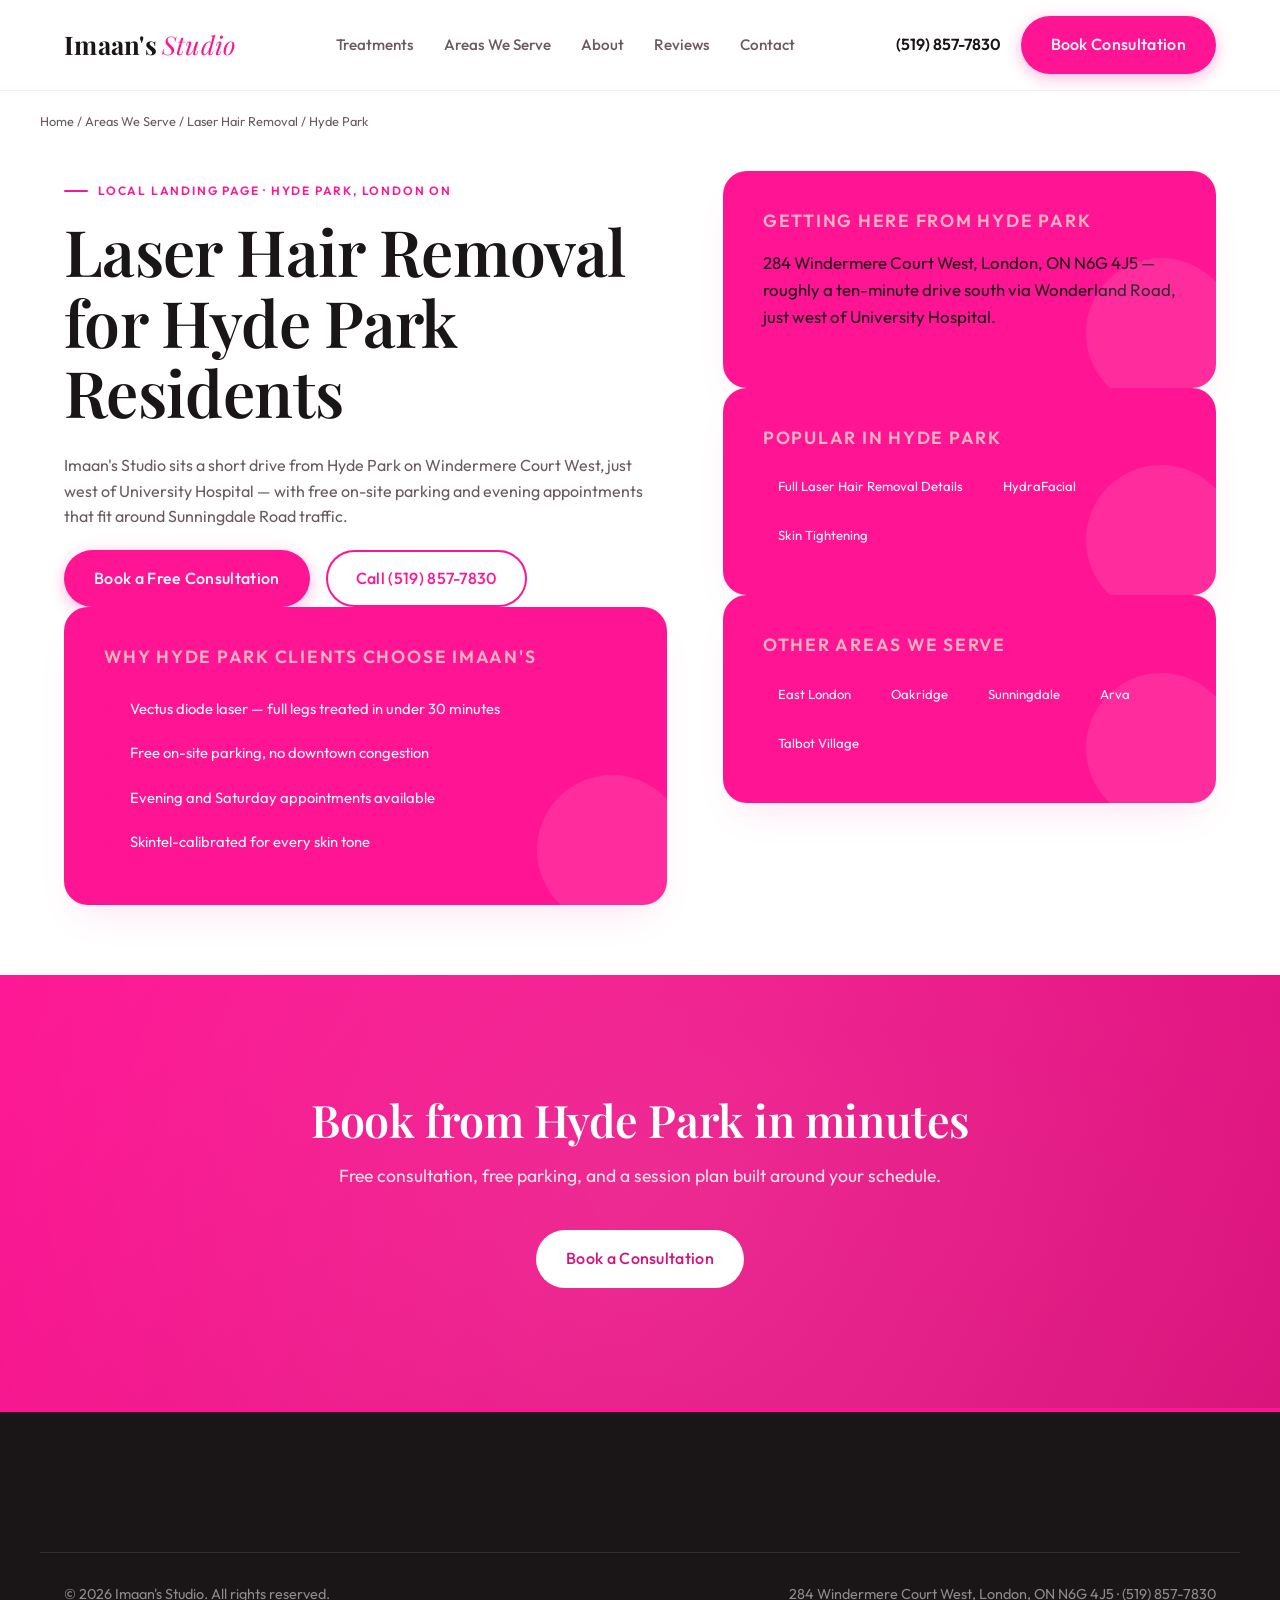
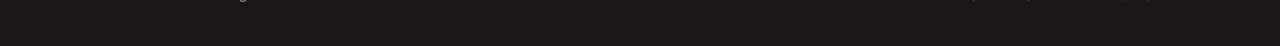
==== laser-hair-removal-hyde-park.html @ 2a7647e4 "first commit" ====
<!DOCTYPE html>
<html lang="en-CA">
<head>
<meta charset="UTF-8">
<meta name="viewport" content="width=device-width, initial-scale=1.0">
<title>Laser Hair Removal in Hyde Park, London ON | Imaan's Studio</title>
<meta name="description" content="Laser hair removal for Hyde Park residents at Imaan's Studio, minutes from North London. Vectus diode laser, free parking, flexible booking. Book today.">
<link rel="canonical" href="https://www.imaans.com/laser-hair-removal-hyde-park/">
<meta name="robots" content="index, follow">
<link rel="stylesheet" href="styles.css">
<script>
  (function(w,d,s,l,i){w[l]=w[l]||[];w[l].push({'gtm.start': new Date().getTime(),event:'gtm.js'});
  var f=d.getElementsByTagName(s)[0],j=d.createElement(s),dl=l!='dataLayer'?'&l='+l:'';
  j.async=true;j.src='https://www.googletagmanager.com/gtm.js?id='+i+dl;f.parentNode.insertBefore(j,f);
  })(window,document,'script','dataLayer','GTM-XXXXXXX');
</script>
<script type="application/ld+json">
{
  "@context": "https://schema.org",
  "@type": "Service",
  "serviceType": "Laser Hair Removal",
  "provider": { "@type": "BeautySalon", "name": "Imaan's Studio", "telephone": "+1-519-857-7830" },
  "areaServed": { "@type": "Place", "name": "Hyde Park, London, Ontario" },
  "url": "https://www.imaans.com/laser-hair-removal-hyde-park/"
}
</script>
</head>
<body>
<noscript><iframe src="https://www.googletagmanager.com/ns.html?id=GTM-XXXXXXX" height="0" width="0" style="display:none;visibility:hidden"></iframe></noscript>

<header class="site-header">
  <div class="header-row">
    <a href="index.html" class="logo">Imaan's <span>Studio</span></a>
    <nav class="nav-desktop" aria-label="Primary">
      <a href="index.html#services">Treatments</a>
      <a href="index.html#locations">Areas We Serve</a>
      <a href="index.html#about">About</a>
      <a href="index.html#reviews">Reviews</a>
      <a href="index.html#contact">Contact</a>
    </nav>
    <div class="header-cta">
      <a class="phone-link" href="tel:+15198577830" data-cta="header_phone" data-cta-location="header">(519) 857-7830</a>
      <a class="btn btn-primary" href="index.html#contact" data-cta="header_book" data-cta-location="header">Book Consultation</a>
      <button class="nav-toggle" aria-label="Toggle menu" aria-expanded="false"><span></span><span></span><span></span></button>
    </div>
  </div>
  <nav class="nav-mobile" aria-label="Mobile">
    <a href="index.html#services">Treatments</a>
    <a href="index.html#locations">Areas We Serve</a>
    <a href="index.html#contact">Contact</a>
  </nav>
</header>

<main>
  <div class="container breadcrumb">
    <a href="index.html">Home</a> / <a href="index.html#locations">Areas We Serve</a> / <a href="laser-hair-removal.html">Laser Hair Removal</a> / Hyde Park
  </div>

  <section class="page-hero">
    <div class="container split">
      <div>
        <p class="eyebrow">Local Landing Page · Hyde Park, London ON</p>
        <h1>Laser Hair Removal for Hyde Park Residents</h1>
        <p class="lede">Imaan's Studio sits a short drive from Hyde Park on Windermere Court West, just west of University Hospital — with free on-site parking and evening appointments that fit around Sunningdale Road traffic.</p>
        <div class="hero-actions">
          <a class="btn btn-primary" href="index.html#contact" data-cta="local_book" data-cta-location="local_page">Book a Free Consultation</a>
          <a class="btn btn-outline" href="tel:+15198577830" data-cta="local_call" data-cta-location="local_page">Call (519) 857-7830</a>
        </div>

        <div class="info-box">
          <h4>Why Hyde Park Clients Choose Imaan's</h4>
          <ul class="checklist">
            <li>Vectus diode laser — full legs treated in under 30 minutes</li>
            <li>Free on-site parking, no downtown congestion</li>
            <li>Evening and Saturday appointments available</li>
            <li>Skintel-calibrated for every skin tone</li>
          </ul>
        </div>
      </div>

      <aside>
        <div class="info-box">
          <h4>Getting Here from Hyde Park</h4>
          <p style="color:var(--ink);">284 Windermere Court West, London, ON N6G 4J5 — roughly a ten-minute drive south via Wonderland Road, just west of University Hospital.</p>
        </div>
        <div class="info-box">
          <h4>Popular in Hyde Park</h4>
          <div class="related-links">
            <a href="laser-hair-removal.html">Full Laser Hair Removal Details</a>
            <a href="index.html#services">HydraFacial</a>
            <a href="index.html#services">Skin Tightening</a>
          </div>
        </div>
        <div class="info-box">
          <h4>Other Areas We Serve</h4>
          <div class="related-links">
            <a href="index.html#locations">East London</a>
            <a href="index.html#locations">Oakridge</a>
            <a href="index.html#locations">Sunningdale</a>
            <a href="index.html#locations">Arva</a>
            <a href="index.html#locations">Talbot Village</a>
          </div>
        </div>
      </aside>
    </div>
  </section>

  <section class="cta-banner">
    <div class="container">
      <h2>Book from Hyde Park in minutes</h2>
      <p>Free consultation, free parking, and a session plan built around your schedule.</p>
      <div class="cta-actions">
        <a class="btn" style="background:var(--cream);color:var(--rosewood-d);" href="index.html#contact" data-cta="local_cta_book" data-cta-location="local_bottom">Book a Consultation</a>
      </div>
    </div>
  </section>
</main>

<footer class="site-footer">
  <div class="container footer-bottom">
    <span>© 2026 Imaan's Studio. All rights reserved.</span>
    <span>284 Windermere Court West, London, ON N6G 4J5 · (519) 857-7830</span>
  </div>
</footer>

<script src="script.js"></script>
</body>
</html>
---- styles.css ----
/* ===================================================================
   IMAAN'S STUDIO — redesign
   Palette:  Strong Pink & White Theme
=================================================================== */

@import url('https://fonts.googleapis.com/css2?family=Outfit:wght@300;400;500;600;700&family=Playfair+Display:ital,wght@0,400;0,600;0,700;1,400;1,600&display=swap');

:root {
  --cream: #FFFFFF;
  --cream-2: #FFF5F8;
  /* Light pinkish white */
  --ink: #1a1517;
  /* Very dark pink/black */
  --ink-soft: #6b5a61;
  /* Soft grayish pink */
  --rosewood: #FF1493;
  /* DeepPink (Strong Pink) */
  --rosewood-d: #D8117A;
  /* Darker Strong Pink */
  --gold: #FF69B4;
  /* Hot Pink */
  --sage: #FFE4E1;
  --blush: #FFB6C1;
  --line: rgba(255, 20, 147, 0.1);
  --radius: 16px;
  --max: 1200px;
  --shadow: 0 20px 40px -15px rgba(255, 20, 147, 0.12);
  --shadow-hover: 0 25px 50px -12px rgba(255, 20, 147, 0.25);
}

*,
*::before,
*::after {
  box-sizing: border-box;
}

html {
  scroll-behavior: smooth;
}

@media (prefers-reduced-motion: reduce) {
  html {
    scroll-behavior: auto;
  }

  *,
  *::before,
  *::after {
    animation-duration: .001ms !important;
    animation-iteration-count: 1 !important;
    transition-duration: .001ms !important;
    scroll-behavior: auto !important;
  }
}

body {
  margin: 0;
  background: var(--cream);
  color: var(--ink);
  font-family: 'Outfit', sans-serif;
  font-size: 16px;
  line-height: 1.6;
  -webkit-font-smoothing: antialiased;
  overflow-x: hidden;
  /* Fix overlap/overflow issues */
}

h1,
h2,
h3,
h4 {
  font-family: 'Playfair Display', serif;
  font-weight: 600;
  line-height: 1.1;
  margin: 0 0 .4em;
  letter-spacing: -.01em;
  color: var(--ink);
  word-wrap: break-word;
}

h1 {
  font-size: clamp(2.5rem, 5vw, 4.8rem);
}

h2 {
  font-size: clamp(2rem, 3.5vw, 3rem);
}

h3 {
  font-size: 1.4rem;
  font-weight: 600;
}

em,
.italic {
  font-style: italic;
  font-weight: 400;
  color: var(--rosewood);
}

p {
  margin: 0 0 1em;
  color: var(--ink-soft);
  word-wrap: break-word;
}

a {
  color: inherit;
  text-decoration: none;
  transition: color 0.3s ease;
}

img {
  max-width: 100%;
  height: auto;
  display: block;
}

ul {
  margin: 0;
  padding: 0;
  list-style: none;
}

button {
  font-family: inherit;
  cursor: pointer;
}

.container {
  width: 100%;
  max-width: var(--max);
  margin: 0 auto;
  padding: 0 24px;
}

.eyebrow {
  display: inline-flex;
  align-items: center;
  gap: 10px;
  font-size: .75rem;
  letter-spacing: .15em;
  text-transform: uppercase;
  color: var(--rosewood);
  font-weight: 600;
  margin-bottom: 16px;
  font-family: 'Outfit', sans-serif;
}

.eyebrow::before {
  content: '';
  width: 24px;
  height: 2px;
  background: var(--rosewood);
  display: inline-block;
  border-radius: 2px;
}

section {
  padding: 100px 0;
  position: relative;
}

@media (max-width:768px) {
  section {
    padding: 60px 0;
  }
}

.visually-hidden {
  position: absolute;
  width: 1px;
  height: 1px;
  overflow: hidden;
  clip: rect(0 0 0 0);
  white-space: nowrap;
}

:focus-visible {
  outline: 2px solid var(--rosewood);
  outline-offset: 3px;
}

/* ---------- Buttons ---------- */
.btn {
  display: inline-flex;
  align-items: center;
  justify-content: center;
  gap: 10px;
  padding: 14px 28px;
  border-radius: 30px;
  font-size: 1rem;
  font-weight: 500;
  letter-spacing: .02em;
  border: 2px solid transparent;
  transition: all .3s cubic-bezier(0.4, 0, 0.2, 1);
  white-space: nowrap;
  text-align: center;
}

.btn-primary {
  background: var(--rosewood);
  color: var(--cream);
  box-shadow: 0 4px 15px rgba(255, 20, 147, 0.3);
}

.btn-primary:hover {
  background: var(--rosewood-d);
  transform: translateY(-3px);
  box-shadow: 0 8px 25px rgba(255, 20, 147, 0.4);
  color: var(--cream);
}

.btn-outline {
  border-color: var(--rosewood);
  color: var(--rosewood);
}

.btn-outline:hover {
  background: var(--rosewood);
  color: var(--cream);
  transform: translateY(-3px);
  box-shadow: 0 8px 25px rgba(255, 20, 147, 0.2);
}

.btn-ghost {
  color: var(--rosewood);
  font-size: .9rem;
  font-weight: 500;
  display: inline-flex;
  align-items: center;
}

.btn-ghost::after {
  content: '→';
  margin-left: 8px;
  transition: transform .3s ease;
  display: inline-block;
}

.btn-ghost:hover::after {
  transform: translateX(6px);
}

.btn-light {
  background: var(--cream);
  color: var(--rosewood);
}

.btn-light:hover {
  background: var(--cream-2);
  transform: translateY(-3px);
  box-shadow: 0 8px 20px -10px rgba(0, 0, 0, 0.1);
}

#studio-video,
#services,
#locations,
#pricing,
#products,
#about,
#reviews,
#contact {
  scroll-margin-top: 100px;
}

/* ---------- Header ---------- */
.site-header {
  position: sticky;
  top: 0;
  z-index: 100;
  background: rgba(255, 255, 255, 0.95);
  backdrop-filter: blur(12px);
  border-bottom: 1px solid var(--line);
  transition: all 0.3s ease;
}

.header-row {
  display: flex;
  align-items: center;
  justify-content: space-between;
  padding: 16px 24px;
  max-width: var(--max);
  margin: 0 auto;
  gap: 20px;
}

.logo {
  font-family: 'Playfair Display', serif;
  font-size: 1.6rem;
  font-weight: 700;
  letter-spacing: .01em;
  color: var(--ink);
  display: flex;
  align-items: center;
  gap: 5px;
  z-index: 101;
}

.logo span {
  color: var(--rosewood);
  font-style: italic;
  font-weight: 400;
}

.nav-desktop {
  display: flex;
  align-items: center;
  gap: 30px;
}

.nav-desktop a {
  font-size: .95rem;
  font-weight: 500;
  color: var(--ink-soft);
  position: relative;
  padding: 8px 0;
  transition: color 0.3s;
}

.nav-desktop a:hover {
  color: var(--rosewood);
}

.nav-desktop a::after {
  content: '';
  position: absolute;
  bottom: 0;
  left: 0;
  width: 0;
  height: 2px;
  background: var(--rosewood);
  transition: width 0.3s;
}

.nav-desktop a:hover::after {
  width: 100%;
}

.nav-desktop .dropdown {
  position: relative;
}

.dropdown-panel {
  position: absolute;
  top: 100%;
  left: 50%;
  transform: translateX(-50%) translateY(10px);
  background: var(--cream);
  border: 1px solid var(--line);
  box-shadow: var(--shadow);
  padding: 16px;
  min-width: 260px;
  display: flex;
  flex-direction: column;
  gap: 4px;
  opacity: 0;
  visibility: hidden;
  transition: all .3s cubic-bezier(0.4, 0, 0.2, 1);
  border-radius: var(--radius);
  z-index: 10;
}

.dropdown:hover .dropdown-panel,
.dropdown:focus-within .dropdown-panel {
  opacity: 1;
  visibility: visible;
  transform: translateX(-50%) translateY(0);
}

.dropdown-panel a {
  padding: 10px 14px;
  border-radius: 8px;
  font-size: .9rem;
  font-weight: 500;
  transition: all 0.2s;
}

.dropdown-panel a::after {
  display: none;
}

.dropdown-panel a:hover {
  background: var(--cream-2);
  color: var(--rosewood);
  padding-left: 18px;
}

.header-cta {
  display: flex;
  align-items: center;
  gap: 20px;
}

.phone-link {
  font-weight: 600;
  font-size: 1rem;
  display: flex;
  align-items: center;
  gap: 8px;
  color: var(--ink);
  transition: color 0.3s;
}

.phone-link:hover {
  color: var(--rosewood);
}

.nav-toggle {
  display: none;
  background: none;
  border: none;
  padding: 10px;
  z-index: 101;
  cursor: pointer;
}

.nav-toggle span {
  display: block;
  width: 26px;
  height: 2px;
  background: var(--ink);
  margin: 6px 0;
  transition: all .3s;
  border-radius: 2px;
}

/* Hamburger animation */
.nav-toggle[aria-expanded="true"] span:nth-child(1) {
  transform: translateY(8px) rotate(45deg);
  background: var(--rosewood);
}

.nav-toggle[aria-expanded="true"] span:nth-child(2) {
  opacity: 0;
}

.nav-toggle[aria-expanded="true"] span:nth-child(3) {
  transform: translateY(-8px) rotate(-45deg);
  background: var(--rosewood);
}

@media (max-width:1050px) {

  .nav-desktop,
  .header-cta .phone-link,
  .header-cta .btn-primary {
    display: none;
  }

  .nav-toggle {
    display: block;
  }

  .header-cta {
    gap: 10px;
  }
}

/* mobile nav */
.nav-mobile {
  position: absolute;
  top: 100%;
  left: 0;
  width: 100%;
  background: var(--cream);
  border-bottom: 1px solid var(--line);
  box-shadow: 0 10px 20px rgba(0, 0, 0, 0.05);
  display: flex;
  flex-direction: column;
  gap: 0;
  padding: 0;
  max-height: 0;
  overflow: hidden;
  transition: max-height 0.4s ease-out;
}

.nav-mobile.open {
  max-height: 500px;
  padding: 10px 24px 30px;
}

.nav-mobile a {
  padding: 16px 10px;
  border-bottom: 1px solid var(--line);
  font-size: 1.1rem;
  font-weight: 500;
  color: var(--ink);
}

.nav-mobile a:hover {
  color: var(--rosewood);
}

.nav-mobile .btn-primary {
  border-bottom: none;
  display: inline-flex;
  width: 100%;
  margin-top: 20px;
  justify-content: center;
}

/* ---------- Hero ---------- */
.hero {
  padding: 80px 0 100px;
  overflow: hidden;
  background: linear-gradient(135deg, var(--cream) 0%, var(--cream-2) 100%);
}

.hero-grid {
  display: grid;
  grid-template-columns: 1.05fr .95fr;
  gap: 60px;
  align-items: center;
}

.hero-copy p.lede {
  font-size: 1.2rem;
  max-width: 48ch;
  color: var(--ink-soft);
  margin-bottom: 30px;
}

.hero-actions {
  display: flex;
  gap: 16px;
  margin-top: 20px;
  flex-wrap: wrap;
}

.hero-meta {
  display: flex;
  gap: 30px;
  margin-top: 50px;
  flex-wrap: wrap;
}

.hero-meta div {
  border-left: 3px solid var(--rosewood);
  padding-left: 16px;
}

.hero-meta strong {
  display: block;
  font-family: 'Playfair Display', serif;
  font-size: 1.8rem;
  color: var(--ink);
  line-height: 1.2;
}

.hero-meta span {
  font-size: .8rem;
  color: var(--ink-soft);
  text-transform: uppercase;
  letter-spacing: .1em;
  font-weight: 500;
}

.hero-visual {
  position: relative;
  width: 100%;
  aspect-ratio: 1/1;
  display: flex;
  align-items: center;
  justify-content: center;
}

.glow-orb {
  width: 75%;
  height: 75%;
  border-radius: 50%;
  background: radial-gradient(circle at 30% 30%, #FFFFFF 0%, var(--blush) 40%, var(--rosewood) 80%, var(--rosewood-d) 100%);
  box-shadow: 0 30px 60px rgba(255, 20, 147, 0.3);
  animation: float 6s ease-in-out infinite;
  position: relative;
  z-index: 1;
  overflow: hidden;
}

.hero-photo {
  position: absolute;
  inset: 0;
  width: 100%;
  height: 100%;
  object-fit: cover;
  border-radius: 50%;
  mix-blend-mode: luminosity;
  opacity: 0.85;
}

.glow-orb::after {
  content: '';
  position: absolute;
  inset: 0;
  border-radius: 50%;
  background: radial-gradient(circle at 30% 30%, rgba(255, 105, 180, 0.15) 0%, rgba(216, 17, 122, 0.55) 100%),
    radial-gradient(circle at 70% 70%, rgba(255, 255, 255, 0.35), transparent 60%);
  z-index: 1;
}

.glow-ring {
  position: absolute;
  width: 90%;
  height: 90%;
  border: 2px dashed var(--blush);
  border-radius: 50%;
  animation: spin 30s linear infinite;
  z-index: 0;
}

@keyframes spin {
  to {
    transform: rotate(360deg);
  }
}

@keyframes float {
  0% {
    transform: translateY(0px);
  }

  50% {
    transform: translateY(-20px);
  }

  100% {
    transform: translateY(0px);
  }
}

.hero-card {
  position: absolute;
  bottom: 5%;
  left: 0;
  background: rgba(255, 255, 255, 0.9);
  backdrop-filter: blur(10px);
  border: 1px solid rgba(255, 255, 255, 0.5);
  box-shadow: var(--shadow-hover);
  padding: 20px 24px;
  max-width: 260px;
  border-radius: var(--radius);
  z-index: 2;
  transform: translateY(0);
  transition: transform 0.3s;
}

.hero-card:hover {
  transform: translateY(-10px);
}

.hero-card strong {
  font-family: 'Outfit', sans-serif;
  font-weight: 600;
  font-size: 1.1rem;
  display: block;
  color: var(--rosewood);
  margin-bottom: 4px;
}

.hero-card span {
  font-size: .85rem;
  color: var(--ink-soft);
  line-height: 1.4;
  display: block;
}

@media (max-width:1024px) {
  .hero-grid {
    grid-template-columns: 1fr;
    gap: 50px;
    text-align: center;
  }

  .hero-copy {
    display: flex;
    flex-direction: column;
    align-items: center;
  }

  .hero-copy .eyebrow {
    justify-content: center;
  }

  .hero-actions {
    justify-content: center;
  }

  .hero-meta {
    justify-content: center;
    text-align: left;
  }

  .hero-visual {
    order: -1;
    max-width: 450px;
    margin: 0 auto;
  }

  .hero-card {
    left: 50%;
    transform: translateX(-50%);
    bottom: -20px;
    text-align: left;
  }

  .hero-card:hover {
    transform: translateX(-50%) translateY(-10px);
  }
}

/* ---------- Trust strip ---------- */
.trust-strip {
  padding: 30px 0;
  border-top: 1px solid var(--line);
  border-bottom: 1px solid var(--line);
  background: var(--cream);
}

.trust-row {
  display: flex;
  justify-content: space-between;
  gap: 30px;
  flex-wrap: wrap;
  align-items: center;
}

.trust-row span {
  font-size: .9rem;
  font-weight: 600;
  letter-spacing: .08em;
  text-transform: uppercase;
  color: var(--ink);
  display: flex;
  align-items: center;
  gap: 8px;
}

.trust-row span::before {
  content: '✨';
  font-size: 1.1em;
}

@media (max-width: 768px) {
  .trust-row {
    justify-content: center;
  }
}

/* ---------- Promo video ---------- */
.video-section {
  background: var(--cream);
}

.video-frame {
  margin-top: 20px;
  border-radius: 24px;
  overflow: hidden;
  box-shadow: var(--shadow-hover);
  border: 1px solid var(--line);
  background: var(--ink);
  aspect-ratio: 16 / 9;
  max-width: 900px;
  margin-left: auto;
  margin-right: auto;
}

.video-frame video {
  width: 100%;
  height: 100%;
  display: block;
  object-fit: cover;
}

/* ---------- Services ---------- */
#services {
  background: var(--cream-2);
}

.section-head {
  display: flex;
  justify-content: space-between;
  align-items: flex-end;
  gap: 30px;
  margin-bottom: 60px;
  flex-wrap: wrap;
}

.section-head p {
  max-width: 50ch;
  margin: 0;
  font-size: 1.1rem;
}

.service-grid {
  display: grid;
  grid-template-columns: repeat(auto-fit, minmax(260px, 1fr));
  gap: 24px;
}

.service-card {
  background: var(--cream);
  padding: 40px 30px;
  transition: all .3s cubic-bezier(0.4, 0, 0.2, 1);
  display: flex;
  flex-direction: column;
  border-radius: 24px;
  border: 1px solid var(--line);
  position: relative;
  overflow: hidden;
  z-index: 1;
}

.service-photo {
  margin: -40px -30px 24px;
  height: 170px;
  overflow: hidden;
}

.service-photo img {
  width: 100%;
  height: 100%;
  object-fit: cover;
  display: block;
  transition: transform .4s ease;
}

.service-card:hover .service-photo img {
  transform: scale(1.06);
}

.service-card::before {
  content: '';
  position: absolute;
  top: 0;
  left: 0;
  width: 100%;
  height: 100%;
  background: linear-gradient(135deg, transparent, rgba(255, 20, 147, 0.03));
  z-index: -1;
  transition: opacity 0.3s;
  opacity: 0;
}

.service-card:hover {
  transform: translateY(-10px);
  box-shadow: var(--shadow-hover);
  border-color: rgba(255, 20, 147, 0.3);
}

.service-card:hover::before {
  opacity: 1;
}

.service-num {
  font-family: 'Playfair Display', serif;
  font-style: italic;
  font-weight: 700;
  color: var(--blush);
  font-size: 2.5rem;
  margin-bottom: 20px;
  line-height: 1;
  transition: color 0.3s;
}

.service-card:hover .service-num {
  color: var(--rosewood);
}

.service-card h3 {
  margin-bottom: 12px;
  font-size: 1.5rem;
  transition: color 0.3s;
}

.service-card p {
  font-size: 1rem;
  flex: 1;
  line-height: 1.6;
}

.service-card .btn-ghost {
  margin-top: 20px;
  align-self: flex-start;
}

.service-card.highlight {
  background: linear-gradient(135deg, var(--rosewood) 0%, var(--rosewood-d) 100%);
  border: none;
}

.service-card.highlight:hover {
  transform: translateY(-10px);
  box-shadow: 0 20px 40px rgba(255, 20, 147, 0.4);
}

.service-card.highlight .service-num {
  color: rgba(255, 255, 255, 0.3);
}

.service-card.highlight h3,
.service-card.highlight p {
  color: var(--cream);
}

.service-card.highlight .btn-ghost {
  color: var(--cream);
  background: rgba(255, 255, 255, 0.2);
  padding: 10px 20px;
  border-radius: 20px;
}

/* ---- PRODUCTS ---- */
.products-section {
  background: var(--cream-2);
}

.product-grid {
  display: grid;
  grid-template-columns: repeat(auto-fit, minmax(230px, 1fr));
  gap: 24px;
  margin-top: 20px;
}

.product-card {
  background: var(--cream);
  padding: 34px 26px;
  border-radius: 24px;
  border: 1px solid var(--line);
  text-align: center;
  transition: transform .3s ease, box-shadow .3s ease, border-color .3s ease;
}

.product-card:hover {
  transform: translateY(-8px);
  box-shadow: var(--shadow-hover);
  border-color: rgba(255, 20, 147, 0.3);
}

.product-icon {
  width: 56px;
  height: 56px;
  margin: 0 auto 18px;
  color: var(--rosewood-d);
}

.product-icon svg {
  width: 100%;
  height: 100%;
}

.product-card h3 {
  font-size: 1.2rem;
  margin-bottom: 10px;
}

.product-card p {
  font-size: .95rem;
  line-height: 1.6;
  color: var(--ink-soft);
}

@media (max-width: 600px) {
  .product-card { padding: 28px 20px; }
}

/* ---- Featured retail product cards (real catalogue items) ---- */
.product-grid-featured {
  grid-template-columns: repeat(auto-fit, minmax(320px, 1fr));
  gap: 30px;
}

.product-card-retail {
  text-align: left;
  display: flex;
  flex-direction: column;
  padding: 0 0 32px;
  overflow: hidden;
}

.product-card-retail .product-icon {
  margin: 0 0 18px;
}

.product-photo {
  height: 200px;
  overflow: hidden;
  margin-bottom: 24px;
}

.product-photo img {
  width: 100%;
  height: 100%;
  object-fit: cover;
  display: block;
}

.product-card-retail .product-body {
  padding: 0 32px;
}

.product-body {
  display: flex;
  flex-direction: column;
}

.product-brand {
  font-size: .78rem;
  font-weight: 700;
  letter-spacing: .08em;
  text-transform: uppercase;
  color: var(--rosewood-d);
  margin-bottom: 8px;
}

.product-card-retail h3 {
  display: flex;
  align-items: baseline;
  gap: 10px;
  flex-wrap: wrap;
}

.product-size {
  font-family: 'Outfit', sans-serif;
  font-size: .82rem;
  font-weight: 500;
  color: var(--ink-soft);
}

.product-points {
  list-style: none;
  margin: 6px 0 20px;
  padding: 0;
  display: flex;
  flex-direction: column;
  gap: 8px;
}

.product-points li {
  font-size: .88rem;
  color: var(--ink-soft);
  padding-left: 22px;
  position: relative;
}

.product-points li::before {
  content: '✓';
  position: absolute;
  left: 0;
  color: var(--rosewood);
  font-weight: 700;
}

.product-card-retail .btn-ghost {
  margin-top: auto;
  align-self: flex-start;
}

@media (max-width: 600px) {
  .product-card-retail .product-body { padding: 0 22px; }
  .product-photo { height: 160px; margin-bottom: 20px; }
}

.service-card.highlight .btn-ghost:hover {
  background: var(--cream);
  color: var(--rosewood);
}

/* ---------- Local SEO map ---------- */
.locale-section {
  background: var(--cream);
  color: var(--ink);
}

.locale-disclosure {
  margin-top: 20px;
}

.locale-toggle {
  cursor: pointer;
  list-style: none;
  font-weight: 700;
  color: var(--rosewood-d);
  padding: 14px 20px;
  border: 1px solid var(--line);
  border-radius: var(--radius);
  background: var(--cream-2);
  transition: background .2s ease;
}

.locale-toggle::-webkit-details-marker { display: none; }

.locale-toggle::after {
  content: "+";
  float: right;
  font-weight: 700;
}

.locale-disclosure[open] .locale-toggle::after {
  content: "–";
}

.locale-toggle:hover {
  background: var(--sage);
}

.locale-wrap {
  display: grid;
  grid-template-columns: 1fr 1fr;
  gap: 60px;
  align-items: center;
  margin-top: 50px;
}

/* ---- PRICE GRID (accordion, no images, minimal DOM) ---- */
.pricing-section {
  background: var(--cream-2);
}

.price-accordion {
  margin-top: 40px;
  display: flex;
  flex-direction: column;
  gap: 14px;
}

.price-category {
  background: var(--cream);
  border: 1px solid var(--line);
  border-radius: var(--radius);
  overflow: hidden;
}

.price-category summary {
  cursor: pointer;
  list-style: none;
  display: flex;
  justify-content: space-between;
  align-items: center;
  padding: 20px 24px;
  font-weight: 700;
  font-size: 1.05rem;
}

.price-category summary::-webkit-details-marker { display: none; }

.price-category summary .price-from {
  font-weight: 500;
  color: var(--ink-soft);
  font-size: .9rem;
  white-space: nowrap;
  margin-left: 16px;
}

.price-category summary::before {
  content: "+";
  color: var(--rosewood-d);
  font-weight: 700;
  margin-right: 14px;
  font-size: 1.2rem;
}

.price-category[open] summary::before {
  content: "–";
}

.price-rows {
  padding: 0 24px 20px;
  border-top: 1px solid var(--line);
}

.price-row {
  display: flex;
  justify-content: space-between;
  gap: 20px;
  padding: 12px 0;
  border-bottom: 1px dashed var(--line);
}

.price-row:last-child {
  border-bottom: none;
}

.price-row span:first-child {
  color: var(--ink);
}

.price-row span:last-child {
  font-weight: 700;
  color: var(--rosewood-d);
  white-space: nowrap;
}

.price-note {
  font-size: .85rem;
  color: var(--ink-soft);
  margin-top: 16px;
}

@media (max-width: 600px) {
  .price-category summary { padding: 16px 18px; font-size: .95rem; }
  .price-rows { padding: 0 18px 16px; }
}

.locale-map {
  position: relative;
  background: var(--cream-2);
  padding: 40px;
  border-radius: 30px;
  box-shadow: inset 0 0 50px rgba(255, 20, 147, 0.05);
}

.locale-map svg {
  width: 100%;
  height: auto;
  filter: drop-shadow(0 10px 20px rgba(255, 20, 147, 0.15));
}

.map-dot {
  transform-box: fill-box;
  transform-origin: center;
  cursor: pointer;
  transition: transform 0.3s;
}

.map-dot circle {
  fill: var(--rosewood);
  stroke: var(--cream);
  stroke-width: 3;
  transition: all 0.3s;
}

.map-dot text {
  fill: var(--ink);
  font-family: 'Outfit', sans-serif;
  font-size: 12px;
  font-weight: 600;
  opacity: 0.8;
  transition: opacity 0.3s;
}

.map-dot:hover {
  transform: scale(1.1);
}

.map-dot:hover circle {
  fill: var(--rosewood-d);
  stroke-width: 5;
  stroke: var(--blush);
}

.map-dot:hover text {
  opacity: 1;
  fill: var(--rosewood-d);
}

.map-line {
  stroke: var(--blush);
  stroke-width: 2;
  stroke-dasharray: 6 6;
  animation: dash 20s linear infinite;
}

@keyframes dash {
  to {
    stroke-dashoffset: -100;
  }
}

.locale-list {
  display: grid;
  gap: 16px;
}

.locale-row {
  display: flex;
  justify-content: space-between;
  align-items: center;
  gap: 14px;
  padding: 20px;
  border: 1px solid var(--line);
  border-radius: var(--radius);
  transition: all 0.3s;
  background: var(--cream);
}

.locale-row:hover {
  border-color: var(--rosewood);
  box-shadow: 0 10px 20px rgba(255, 20, 147, 0.08);
  transform: translateX(5px);
}

.locale-row .place {
  font-family: 'Playfair Display', serif;
  font-size: 1.3rem;
  font-weight: 600;
  color: var(--ink);
}

.locale-row .tag {
  font-size: .8rem;
  color: var(--ink-soft);
  font-weight: 500;
}

.locale-row a {
  font-size: .9rem;
  font-weight: 600;
  color: var(--rosewood);
  white-space: nowrap;
  padding: 8px 16px;
  background: var(--cream-2);
  border-radius: 20px;
  transition: all 0.3s;
}

.locale-row a:hover {
  background: var(--rosewood);
  color: var(--cream);
}

.locale-stats {
  display: flex;
  gap: 50px;
  margin-top: 40px;
  flex-wrap: wrap;
  background: var(--cream-2);
  padding: 30px;
  border-radius: var(--radius);
}

.locale-stats strong {
  display: block;
  font-family: 'Playfair Display', serif;
  font-size: 2.8rem;
  color: var(--rosewood);
  line-height: 1;
}

.locale-stats span {
  font-size: .85rem;
  text-transform: uppercase;
  letter-spacing: .1em;
  color: var(--ink-soft);
  font-weight: 600;
  display: block;
  margin-top: 8px;
}

@media (max-width:980px) {
  .locale-wrap {
    grid-template-columns: 1fr;
    gap: 50px;
  }

  .locale-map {
    padding: 20px;
  }

  .locale-row {
    flex-direction: column;
    align-items: flex-start;
    gap: 16px;
  }

  .locale-row a {
    align-self: flex-start;
  }
}

/* ---------- About / process ---------- */
#about {
  background: var(--cream-2);
}

.about-grid {
  display: grid;
  grid-template-columns: 1fr 1fr;
  gap: 80px;
  align-items: center;
}

.about-photo {
  margin: 28px 0 32px;
  border-radius: var(--radius);
  overflow: hidden;
  box-shadow: var(--shadow);
  aspect-ratio: 16 / 10;
}

.about-photo img {
  width: 100%;
  height: 100%;
  object-fit: cover;
  display: block;
}

.process-list {
  display: flex;
  flex-direction: column;
  gap: 20px;
}

.process-item {
  display: grid;
  grid-template-columns: 60px 1fr;
  gap: 24px;
  padding: 30px;
  background: var(--cream);
  border-radius: var(--radius);
  box-shadow: 0 10px 30px rgba(255, 20, 147, 0.05);
  transition: transform 0.3s, box-shadow 0.3s;
  border: 1px solid transparent;
}

.process-item:hover {
  transform: translateY(-5px);
  box-shadow: var(--shadow-hover);
  border-color: var(--line);
}

.process-item .num {
  font-family: 'Playfair Display', serif;
  font-style: italic;
  font-weight: 700;
  color: var(--rosewood);
  font-size: 2rem;
  background: var(--cream-2);
  width: 60px;
  height: 60px;
  display: flex;
  align-items: center;
  justify-content: center;
  border-radius: 50%;
}

.process-item h3 {
  font-size: 1.3rem;
  margin-bottom: 8px;
}

.process-item p {
  margin: 0;
  font-size: 0.95rem;
}

@media (max-width:980px) {
  .about-grid {
    grid-template-columns: 1fr;
    gap: 50px;
  }
}

@media (max-width: 500px) {
  .process-item {
    grid-template-columns: 1fr;
    text-align: center;
    justify-items: center;
    padding: 24px;
  }
}

/* ---------- Testimonials ---------- */
.testi-strip {
  background: var(--rosewood);
  color: var(--cream);
  padding: 120px 0;
}

.testi-strip .eyebrow {
  color: var(--blush);
}

.testi-strip .eyebrow::before {
  background: var(--blush);
}

.testi-strip h2 {
  color: var(--cream);
}

.testi-grid {
  display: grid;
  grid-template-columns: repeat(auto-fit, minmax(300px, 1fr));
  gap: 30px;
  margin-top: 50px;
}

.testi-card {
  background: rgba(255, 255, 255, 0.1);
  backdrop-filter: blur(10px);
  padding: 40px 30px;
  border: 1px solid rgba(255, 255, 255, 0.2);
  border-radius: 24px;
  transition: transform 0.3s;
}

.testi-card:hover {
  transform: translateY(-10px);
  background: rgba(255, 255, 255, 0.15);
}

.testi-card p {
  font-family: 'Playfair Display', serif;
  font-style: italic;
  font-size: 1.3rem;
  color: var(--cream);
  line-height: 1.5;
}

.testi-card p::before {
  content: '"';
  font-size: 3rem;
  color: var(--blush);
  opacity: 0.5;
  display: block;
  height: 20px;
  line-height: 0.8;
  font-family: sans-serif;
}

.testi-card .who {
  font-family: 'Outfit', sans-serif;
  font-weight: 600;
  font-size: .9rem;
  color: var(--blush);
  margin-top: 24px;
  display: flex;
  align-items: center;
  gap: 10px;
}

.testi-card .who::before {
  content: '';
  width: 30px;
  height: 2px;
  background: var(--blush);
  display: inline-block;
}

/* ---------- Analytics / conversion band ---------- */
.metrics-band {
  display: grid;
  grid-template-columns: repeat(auto-fit, minmax(200px, 1fr));
  border-bottom: 1px solid var(--line);
  background: var(--cream);
}

.metrics-band div {
  padding: 40px 30px;
  border-right: 1px solid var(--line);
  text-align: center;
}

.metrics-band div:last-child {
  border-right: none;
}

.metrics-band strong {
  display: block;
  font-family: 'Playfair Display', serif;
  font-size: 2.2rem;
  color: var(--ink);
  margin-bottom: 10px;
}

.metrics-band span {
  font-size: .9rem;
  color: var(--ink-soft);
  font-weight: 500;
}

/* ---------- CTA banner ---------- */
.cta-banner {
  background: linear-gradient(135deg, var(--rosewood) 0%, var(--rosewood-d) 100%);
  color: var(--cream);
  text-align: center;
  padding: 120px 0;
  position: relative;
  overflow: hidden;
}

.cta-banner::before {
  content: '';
  position: absolute;
  top: -50%;
  left: -50%;
  width: 200%;
  height: 200%;
  background: radial-gradient(circle, rgba(255, 255, 255, 0.1) 0%, transparent 60%);
  animation: spin 20s linear infinite;
  z-index: 0;
  pointer-events: none;
}

.cta-banner .container {
  position: relative;
  z-index: 1;
}

.cta-banner h2,
.cta-banner p {
  color: var(--cream);
}

.cta-banner .eyebrow {
  color: var(--blush);
  justify-content: center;
}

.cta-banner .eyebrow::before {
  background: var(--blush);
}

.cta-banner p {
  color: var(--sage);
  max-width: 60ch;
  margin: 0 auto 40px;
  font-size: 1.1rem;
}

.cta-banner .btn-outline {
  border-color: var(--cream);
  color: var(--cream);
}

.cta-banner .btn-outline:hover {
  background: var(--cream);
  color: var(--rosewood);
  border-color: transparent;
}

/* ---------- Contact / form ---------- */
#contact {
  background: var(--cream-2);
}

.contact-grid {
  display: grid;
  grid-template-columns: 1fr 1fr;
  gap: 80px;
  align-items: start;
}

.contact-form {
  display: grid;
  gap: 20px;
  background: var(--cream);
  padding: 40px;
  border-radius: 24px;
  box-shadow: var(--shadow);
  border: 1px solid var(--line);
}

.field {
  display: grid;
  gap: 8px;
}

.field label {
  font-size: .85rem;
  font-weight: 600;
  text-transform: uppercase;
  letter-spacing: .08em;
  color: var(--ink);
}

.field input,
.field select,
.field textarea {
  background: var(--cream-2);
  border: 2px solid transparent;
  padding: 16px 20px;
  font-family: inherit;
  font-size: 1rem;
  color: var(--ink);
  border-radius: 12px;
  transition: all 0.3s;
}

.field input:focus,
.field select:focus,
.field textarea:focus {
  outline: none;
  border-color: var(--rosewood);
  background: var(--cream);
  box-shadow: 0 0 0 4px rgba(255, 20, 147, 0.1);
}

.contact-form .btn-primary {
  width: 100%;
  padding: 18px;
  font-size: 1.1rem;
  margin-top: 10px;
}

.contact-info-wrapper {
  display: flex;
  flex-direction: column;
  gap: 30px;
}

.info-box {
  background: var(--rosewood);
  color: var(--cream);
  border-radius: 24px;
  padding: 40px;
  box-shadow: var(--shadow);
  position: relative;
  overflow: hidden;
}

.info-box::after {
  content: '';
  position: absolute;
  right: -20px;
  bottom: -20px;
  width: 150px;
  height: 150px;
  background: rgba(255, 255, 255, 0.1);
  border-radius: 50%;
}

.info-box h4 {
  font-family: 'Outfit', sans-serif;
  font-size: 1.1rem;
  text-transform: uppercase;
  letter-spacing: .1em;
  color: var(--blush);
  margin-bottom: 20px;
}

.info-box p {
  color: var(--cream);
  font-size: 1.05rem;
}

.contact-info-list {
  display: grid;
  gap: 30px;
  padding: 0 20px;
}

.contact-info-list>div {
  display: flex;
  flex-direction: column;
  gap: 8px;
}

.contact-info-list .lbl {
  font-size: .85rem;
  text-transform: uppercase;
  letter-spacing: .1em;
  color: var(--rosewood);
  font-weight: 700;
  display: flex;
  align-items: center;
  gap: 10px;
}

.contact-info-list .lbl::before {
  content: '';
  width: 20px;
  height: 2px;
  background: var(--rosewood);
}

.contact-info-list p,
.contact-info-list a {
  font-size: 1.05rem;
  font-weight: 500;
  color: var(--ink);
  margin: 0;
}

.contact-info-list a:hover {
  color: var(--rosewood);
}

#form-status {
  font-size: .9rem;
  margin-top: 10px;
  font-weight: 500;
  text-align: center;
}

@media (max-width:980px) {
  .contact-grid {
    grid-template-columns: 1fr;
    gap: 50px;
  }

  .contact-form {
    padding: 30px 20px;
  }
}

/* ---------- Footer ---------- */
.site-footer {
  background: var(--ink);
  color: var(--sage);
  padding: 80px 0 40px;
  border-top: 4px solid var(--rosewood);
}

.footer-grid {
  display: grid;
  grid-template-columns: 2fr 1fr 1fr 1fr;
  gap: 50px;
}

.footer-grid h4 {
  color: var(--cream);
  font-size: 1rem;
  text-transform: uppercase;
  letter-spacing: .1em;
  margin-bottom: 24px;
  font-family: 'Outfit', sans-serif;
  font-weight: 700;
}

.footer-grid a {
  display: inline-block;
  padding: 8px 0;
  font-size: .95rem;
  color: var(--sage);
  transition: all 0.3s;
  position: relative;
}

.footer-grid a::after {
  content: '';
  position: absolute;
  bottom: 4px;
  left: 0;
  width: 0;
  height: 1px;
  background: var(--rosewood);
  transition: width 0.3s;
}

.footer-grid a:hover {
  color: var(--rosewood);
  transform: translateX(5px);
}

.footer-grid a:hover::after {
  width: 100%;
}

.footer-logo {
  font-family: 'Playfair Display', serif;
  font-size: 2rem;
  color: var(--cream);
  margin-bottom: 20px;
  display: inline-block;
  /* LOGO.jpg has a solid white background (not transparent), so on the
     dark footer it needs its own light card rather than sitting directly
     on --ink -- otherwise it renders as a harsh white rectangle. */
  background: var(--cream);
  padding: 10px 14px;
  border-radius: 10px;
  line-height: 0;
}

.footer-logo span {
  font-style: italic;
  color: var(--rosewood);
  font-weight: 400;
}

.footer-grid p {
  color: var(--sage);
  font-size: 1rem;
  line-height: 1.8;
}

.footer-bottom {
  margin-top: 60px;
  padding-top: 30px;
  border-top: 1px solid rgba(255, 255, 255, 0.1);
  display: flex;
  justify-content: space-between;
  gap: 20px;
  flex-wrap: wrap;
  font-size: .9rem;
}

.footer-bottom span {
  color: rgba(255, 255, 255, 0.5);
}

@media (max-width:1024px) {
  .footer-grid {
    grid-template-columns: 1fr 1fr;
  }
}

@media (max-width:600px) {
  .footer-grid {
    grid-template-columns: 1fr;
    gap: 40px;
  }

  .footer-bottom {
    flex-direction: column;
    text-align: center;
    justify-content: center;
  }
}

/* ---------- Breadcrumb + inner page hero ---------- */
.breadcrumb {
  font-size: .8rem;
  color: var(--ink-soft);
  padding: 20px 0 0;
}

.breadcrumb a:hover {
  color: var(--rosewood-d);
}

.page-hero {
  padding: 40px 0 70px;
}

.page-hero .eyebrow {
  margin-top: 10px;
}

.split {
  display: grid;
  grid-template-columns: 1.1fr .9fr;
  gap: 56px;
  align-items: start;
}

@media (max-width:900px) {
  .split {
    grid-template-columns: 1fr;
  }
}

.checklist li {
  padding: 10px 0 10px 26px;
  position: relative;
  border-bottom: 1px solid var(--line);
  font-size: .92rem;
}

.checklist li::before {
  content: '✓';
  position: absolute;
  left: 0;
  color: var(--rosewood);
  font-weight: 700;
}

.related-links {
  display: flex;
  flex-wrap: wrap;
  gap: 10px;
  margin-top: 12px;
}

.related-links a {
  border: 1px solid var(--line);
  padding: 8px 14px;
  font-size: .82rem;
  border-radius: 20px;
}

.related-links a:hover {
  border-color: var(--rosewood);
  color: var(--rosewood-d);
}

.faq-item {
  border-top: 1px solid var(--line);
  padding: 22px 0;
}

.faq-item:last-child {
  border-bottom: 1px solid var(--line);
}

/* Reset native disclosure triangle across browsers (Chrome uses
   ::-webkit-details-marker, Firefox/others use ::marker) so custom
   +/– indicators don't render doubled/overlapping on any accordion. */
summary {
  list-style: none;
}

summary::-webkit-details-marker {
  display: none;
}

summary::marker {
  content: "";
  display: none;
}

.faq-item summary {
  cursor: pointer;
  font-family: 'Playfair Display', serif;
  font-size: 1.1rem;
  list-style: none;
  display: flex;
  justify-content: space-between;
  align-items: center;
}

.faq-item summary::-webkit-details-marker {
  display: none;
}

.faq-item summary::after {
  content: '+';
  font-size: 1.4rem;
  color: var(--rosewood);
  transition: transform .25s ease;
}

.faq-item[open] summary::after {
  transform: rotate(45deg);
}

.faq-item p {
  margin-top: 14px;
}

.site-logo-img {
  display: block;
  width: auto;
  height: 60px;
  max-width: 190px;
  object-fit: contain;
}

@media (max-width: 600px) {
  .site-logo-img {
    height: 46px;
    max-width: 150px;
  }
}

.footer-logo-img {
  display: block;
  width: auto;
  height: 42px;
  max-width: 150px;
  object-fit: contain;
}

/* =========================
   GOOGLE MAP
========================= */

.map-card {
  margin-top: 28px;
  background: var(--cream);
  border: 1px solid var(--line);
  border-radius: var(--radius);
  overflow: hidden;
  box-shadow: var(--shadow);
}

.map-card-header {
  display: flex;
  align-items: center;
  justify-content: space-between;
  gap: 16px;
  padding: 16px 20px;
  background: var(--cream-2);
  border-bottom: 1px solid var(--line);
}

.map-card-header h4 {
  margin: 3px 0 0;
  font-size: 1.12rem;
}

.map-label {
  display: block;
  color: var(--rosewood);
  font-family: 'Outfit', sans-serif;
  font-size: 0.62rem;
  line-height: 1;
  font-weight: 700;
  letter-spacing: 0.16em;
}

.map-directions {
  color: var(--rosewood);
  font-size: 0.82rem;
  font-weight: 600;
  white-space: nowrap;
  text-decoration: none;
}

.map-directions:hover {
  color: var(--rosewood-d);
}

.map-frame {
  width: 100%;
  height: 260px;
  background: var(--cream-2);
}

.map-frame iframe {
  display: block;
  width: 100%;
  height: 100%;
  border: 0;
  filter: saturate(0.78) contrast(0.96);
}

/* Mobile */
@media (max-width: 600px) {
  .map-card-header {
    padding: 14px 16px;
  }

  .map-frame {
    height: 225px;
  }
}

/* =========================
   FLOATING WHATSAPP BUTTON
========================= */

.whatsapp-float {
  position: fixed;
  right: 24px;
  bottom: 24px;
  z-index: 9999;

  width: 54px;
  height: 54px;

  display: flex;
  align-items: center;
  justify-content: center;

  border-radius: 50%;
  background: #25D366;
  color: #fff;

  border: 3px solid #fff;

  box-shadow: 0 7px 20px rgba(26, 21, 23, 0.18);

  text-decoration: none;

  transition:
    transform 0.22s ease,
    box-shadow 0.22s ease;
}

.whatsapp-float:hover,
.whatsapp-float:focus-visible {
  color: #fff;
  transform: translateY(-2px) scale(1.03);
  box-shadow: 0 10px 24px rgba(26, 21, 23, 0.24);
}

.whatsapp-icon {
  width: 29px;
  height: 29px;
  fill: currentColor;
}

/* Tooltip */

.whatsapp-tooltip {
  position: absolute;

  right: 64px;
  top: 50%;

  transform: translateY(-50%) translateX(5px);

  padding: 7px 10px;

  border-radius: 8px;

  background: var(--ink);
  color: #fff;

  font-size: 0.76rem;
  font-weight: 500;

  white-space: nowrap;

  opacity: 0;
  pointer-events: none;

  transition:
    opacity 0.2s ease,
    transform 0.2s ease;
}

.whatsapp-float:hover .whatsapp-tooltip,
.whatsapp-float:focus-visible .whatsapp-tooltip {
  opacity: 1;
  transform: translateY(-50%) translateX(0);
}

/* Mobile */

@media (max-width: 600px) {

  .whatsapp-float {
    right: 16px;
    bottom: 16px;

    width: 51px;
    height: 51px;
  }

  .whatsapp-icon {
    width: 27px;
    height: 27px;
  }

  .whatsapp-tooltip {
    display: none;
  }
}
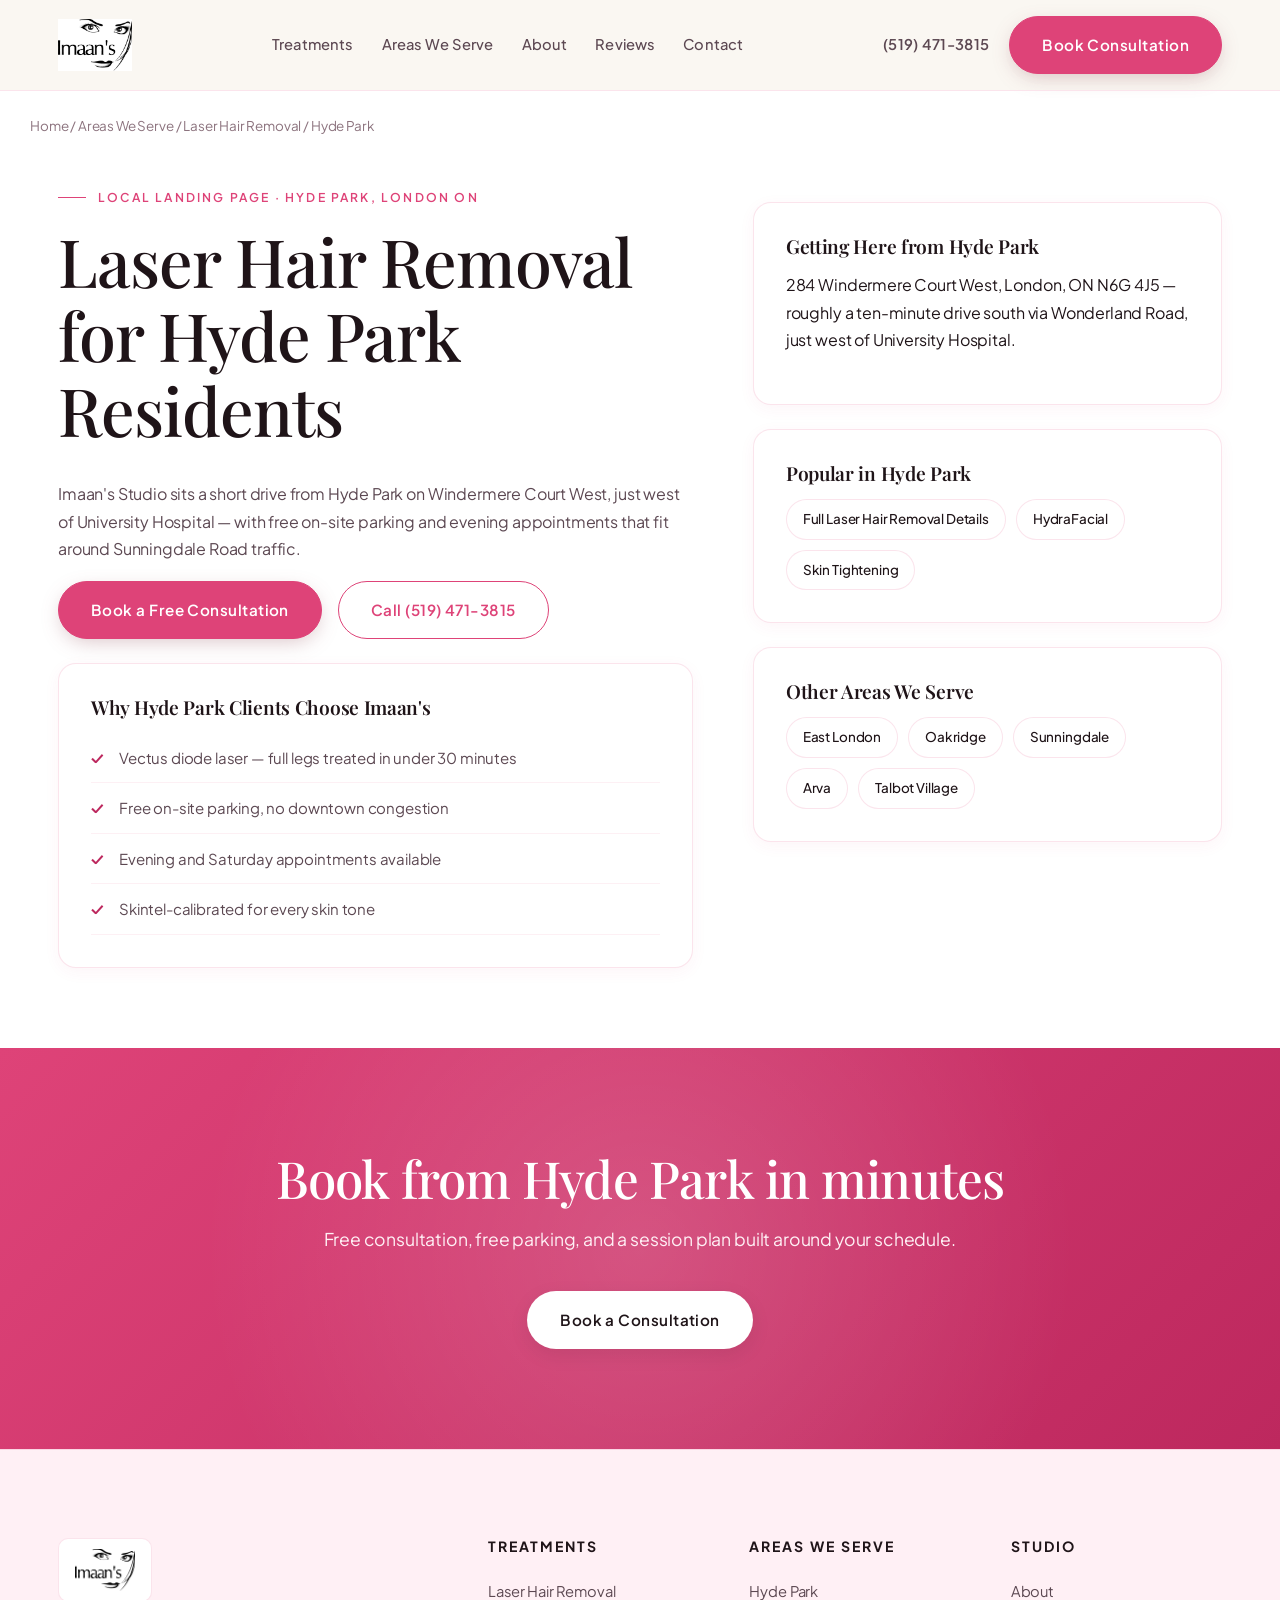
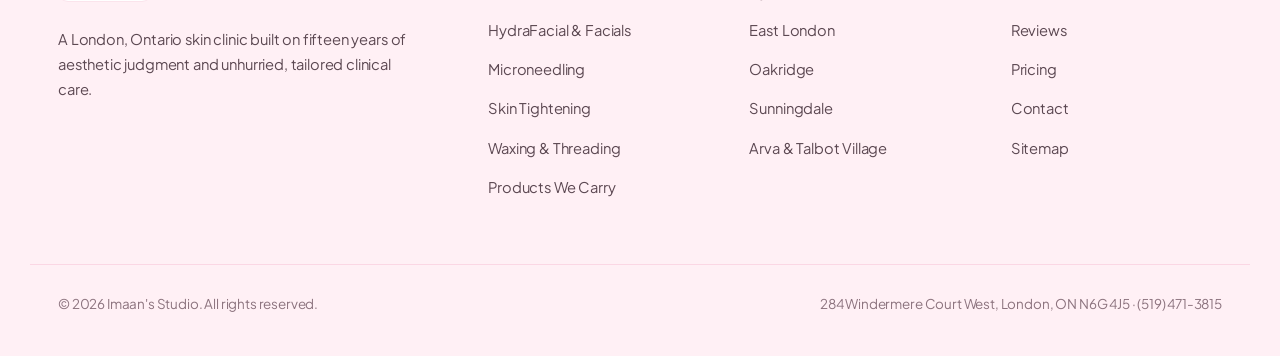
==== commit 4067315d: "first commit" ====
--- a/laser-hair-removal-hyde-park.html
+++ b/laser-hair-removal-hyde-park.html
@@ -19,7 +19,7 @@
   "@context": "https://schema.org",
   "@type": "Service",
   "serviceType": "Laser Hair Removal",
-  "provider": { "@type": "BeautySalon", "name": "Imaan's Studio", "telephone": "+1-519-857-7830" },
+  "provider": { "@type": "BeautySalon", "name": "Imaan's Studio", "telephone": "+1-519-471-3815" },
   "areaServed": { "@type": "Place", "name": "Hyde Park, London, Ontario" },
   "url": "https://www.imaans.com/laser-hair-removal-hyde-park/"
 }
@@ -30,7 +30,9 @@
 
 <header class="site-header">
   <div class="header-row">
-    <a href="index.html" class="logo">Imaan's <span>Studio</span></a>
+    <a href="index.html" class="logo" aria-label="Imaan's Studio">
+      <img src="LOGO.jpg" alt="Imaan's Studio" class="site-logo-img">
+    </a>
     <nav class="nav-desktop" aria-label="Primary">
       <a href="index.html#services">Treatments</a>
       <a href="index.html#locations">Areas We Serve</a>
@@ -39,7 +41,7 @@
       <a href="index.html#contact">Contact</a>
     </nav>
     <div class="header-cta">
-      <a class="phone-link" href="tel:+15198577830" data-cta="header_phone" data-cta-location="header">(519) 857-7830</a>
+      <a class="phone-link" href="tel:+15194713815" data-cta="header_phone" data-cta-location="header">(519) 471-3815</a>
       <a class="btn btn-primary" href="index.html#contact" data-cta="header_book" data-cta-location="header">Book Consultation</a>
       <button class="nav-toggle" aria-label="Toggle menu" aria-expanded="false"><span></span><span></span><span></span></button>
     </div>
@@ -64,7 +66,7 @@
         <p class="lede">Imaan's Studio sits a short drive from Hyde Park on Windermere Court West, just west of University Hospital — with free on-site parking and evening appointments that fit around Sunningdale Road traffic.</p>
         <div class="hero-actions">
           <a class="btn btn-primary" href="index.html#contact" data-cta="local_book" data-cta-location="local_page">Book a Free Consultation</a>
-          <a class="btn btn-outline" href="tel:+15198577830" data-cta="local_call" data-cta-location="local_page">Call (519) 857-7830</a>
+          <a class="btn btn-outline" href="tel:+15194713815" data-cta="local_call" data-cta-location="local_page">Call (519) 471-3815</a>
         </div>
 
         <div class="info-box">
@@ -110,16 +112,55 @@
       <h2>Book from Hyde Park in minutes</h2>
       <p>Free consultation, free parking, and a session plan built around your schedule.</p>
       <div class="cta-actions">
-        <a class="btn" style="background:var(--cream);color:var(--rosewood-d);" href="index.html#contact" data-cta="local_cta_book" data-cta-location="local_bottom">Book a Consultation</a>
+        <a class="btn btn-light" href="index.html#contact" data-cta="local_cta_book" data-cta-location="local_bottom">Book a Consultation</a>
       </div>
     </div>
   </section>
 </main>
 
 <footer class="site-footer">
+  <div class="container footer-grid">
+    <div class="footer-brand">
+      <div class="footer-logo">
+        <img src="LOGO.jpg" alt="Imaan's Studio" class="footer-logo-img">
+      </div>
+      <p>A London, Ontario skin clinic built on fifteen years of aesthetic judgment and unhurried, tailored clinical care.</p>
+    </div>
+    <div class="footer-column">
+      <h4>Treatments</h4>
+      <ul class="footer-links">
+        <li><a href="laser-hair-removal.html">Laser Hair Removal</a></li>
+        <li><a href="index.html#services">HydraFacial &amp; Facials</a></li>
+        <li><a href="index.html#services">Microneedling</a></li>
+        <li><a href="index.html#services">Skin Tightening</a></li>
+        <li><a href="index.html#services">Waxing &amp; Threading</a></li>
+        <li><a href="index.html#products">Products We Carry</a></li>
+      </ul>
+    </div>
+    <div class="footer-column">
+      <h4>Areas We Serve</h4>
+      <ul class="footer-links">
+        <li><a href="laser-hair-removal-hyde-park.html">Hyde Park</a></li>
+        <li><a href="index.html#locations">East London</a></li>
+        <li><a href="index.html#locations">Oakridge</a></li>
+        <li><a href="index.html#locations">Sunningdale</a></li>
+        <li><a href="index.html#locations">Arva &amp; Talbot Village</a></li>
+      </ul>
+    </div>
+    <div class="footer-column">
+      <h4>Studio</h4>
+      <ul class="footer-links">
+        <li><a href="index.html#about">About</a></li>
+        <li><a href="index.html#reviews">Reviews</a></li>
+        <li><a href="index.html#pricing">Pricing</a></li>
+        <li><a href="index.html#contact">Contact</a></li>
+        <li><a href="sitemap.xml">Sitemap</a></li>
+      </ul>
+    </div>
+  </div>
   <div class="container footer-bottom">
     <span>© 2026 Imaan's Studio. All rights reserved.</span>
-    <span>284 Windermere Court West, London, ON N6G 4J5 · (519) 857-7830</span>
+    <span>284 Windermere Court West, London, ON N6G 4J5 · (519) 471-3815</span>
   </div>
 </footer>
 
--- a/styles.css
+++ b/styles.css
@@ -1,31 +1,57 @@
 /* ===================================================================
-   IMAAN'S STUDIO — redesign
-   Palette:  Strong Pink & White Theme
-=================================================================== */
-
-@import url('https://fonts.googleapis.com/css2?family=Outfit:wght@300;400;500;600;700&family=Playfair+Display:ital,wght@0,400;0,600;0,700;1,400;1,600&display=swap');
+   IMAAN'S STUDIO — Quiet Luxury & Clinical Excellence Redesign
+   Palette: Alabaster Silk, Warm Cashmere, Rose Mauve & Champagne Gold
+   Typography: Playfair Display & Outfit / Plus Jakarta Sans
+   =================================================================== */
+
+@import url('https://fonts.googleapis.com/css2?family=Outfit:wght@300;400;500;600;700&family=Playfair+Display:ital,wght@0,400;0,500;0,600;0,700;1,400;1,600&family=Plus+Jakarta+Sans:wght@300;400;500;600;700&display=swap');
 
 :root {
-  --cream: #FFFFFF;
-  --cream-2: #FFF5F8;
-  /* Light pinkish white */
-  --ink: #1a1517;
-  /* Very dark pink/black */
-  --ink-soft: #6b5a61;
-  /* Soft grayish pink */
-  --rosewood: #FF1493;
-  /* DeepPink (Strong Pink) */
-  --rosewood-d: #D8117A;
-  /* Darker Strong Pink */
-  --gold: #FF69B4;
-  /* Hot Pink */
-  --sage: #FFE4E1;
-  --blush: #FFB6C1;
-  --line: rgba(255, 20, 147, 0.1);
-  --radius: 16px;
-  --max: 1200px;
-  --shadow: 0 20px 40px -15px rgba(255, 20, 147, 0.12);
-  --shadow-hover: 0 25px 50px -12px rgba(255, 20, 147, 0.25);
+  /* Surface & Background Tones: White & Pink */
+  --cream: #FFFFFF;          /* Crisp Pure White */
+  --cream-pure: #FFFFFF;     /* Pure Crisp White */
+  --cream-2: #FFF0F5;        /* Soft Luxury Petal Pink */
+  --cream-3: #FDE2EB;        /* Soft Rose Quartz */
+  
+  /* Deep Ink & Typography */
+  --ink: #1F1418;            /* Velvet Deep Plum Charcoal */
+  --ink-soft: #5C4852;       /* Soft Mauve Charcoal */
+  --ink-light: #8C737E;      /* Muted Rose Grey */
+  --dark-bg: #FFF0F5;        /* Soft Petal Pink Lounge */
+  --dark-card: #FFFFFF;      /* Clean White Card */
+  --dark-card-border: rgba(222, 67, 120, 0.16);
+
+  /* Signature Luxury Pink Accents */
+  --rosewood: #DE4378;        /* Radiant Luxury Rose Pink */
+  --rosewood-d: #BD285E;      /* Deep Peony / Royal Velvet Pink */
+  --rosewood-light: #FFF3F7;  /* Ultra-light Petal Silk */
+  --rosewood-glow: rgba(222, 67, 120, 0.2);
+
+  /* Secondary Rose & Gold Accents */
+  --gold: #DE4378;           /* Rose Gold / Pink */
+  --gold-d: #BD285E;         /* Rich Peony Pink */
+  --gold-light: #FFF0F5;     /* Soft Petal Pink Mist */
+  --gold-glow: rgba(222, 67, 120, 0.15);
+
+  /* Soft Pink Neutrals */
+  --sage: #FFF0F5;           /* Soft Petal Silk */
+  --blush: #FFB8CB;          /* Delicate Rose Petal */
+  --line: rgba(222, 67, 120, 0.14);
+  --line-light: rgba(222, 67, 120, 0.08);
+  --line-gold: rgba(222, 67, 120, 0.22);
+
+  /* Geometry & Elevation */
+  --radius-sm: 10px;
+  --radius: 18px;
+  --radius-lg: 32px;
+  --radius-pill: 9999px;
+  --max: 1220px;
+
+  /* Shadows with delicate soft rose ambient diffuse */
+  --shadow-sm: 0 4px 16px rgba(222, 67, 120, 0.05);
+  --shadow: 0 16px 40px -10px rgba(222, 67, 120, 0.08);
+  --shadow-hover: 0 24px 50px -12px rgba(222, 67, 120, 0.18);
+  --shadow-dark: 0 20px 45px -10px rgba(222, 67, 120, 0.15);
 }
 
 *,
@@ -36,19 +62,19 @@
 
 html {
   scroll-behavior: smooth;
+  font-size: 16px;
 }
 
 @media (prefers-reduced-motion: reduce) {
   html {
     scroll-behavior: auto;
   }
-
   *,
   *::before,
   *::after {
-    animation-duration: .001ms !important;
+    animation-duration: 0.001ms !important;
     animation-iteration-count: 1 !important;
-    transition-duration: .001ms !important;
+    transition-duration: 0.001ms !important;
     scroll-behavior: auto !important;
   }
 }
@@ -57,57 +83,66 @@
   margin: 0;
   background: var(--cream);
   color: var(--ink);
-  font-family: 'Outfit', sans-serif;
-  font-size: 16px;
-  line-height: 1.6;
+  font-family: 'Plus Jakarta Sans', 'Outfit', sans-serif;
+  font-size: 1rem;
+  line-height: 1.7;
+  font-weight: 400;
   -webkit-font-smoothing: antialiased;
+  -moz-osx-font-smoothing: grayscale;
   overflow-x: hidden;
-  /* Fix overlap/overflow issues */
-}
-
-h1,
-h2,
-h3,
-h4 {
+  letter-spacing: -0.01em;
+}
+
+/* ---------- Typography ---------- */
+h1, h2, h3, h4 {
   font-family: 'Playfair Display', serif;
   font-weight: 600;
-  line-height: 1.1;
-  margin: 0 0 .4em;
-  letter-spacing: -.01em;
-  color: var(--ink);
-  word-wrap: break-word;
+  line-height: 1.18;
+  margin: 0 0 0.5em;
+  letter-spacing: -0.015em;
+  color: var(--ink);
 }
 
 h1 {
-  font-size: clamp(2.5rem, 5vw, 4.8rem);
+  font-size: clamp(2.6rem, 5.2vw, 4.4rem);
+  font-weight: 500;
+  line-height: 1.12;
 }
 
 h2 {
-  font-size: clamp(2rem, 3.5vw, 3rem);
+  font-size: clamp(2rem, 3.6vw, 3rem);
+  font-weight: 500;
+  line-height: 1.2;
 }
 
 h3 {
-  font-size: 1.4rem;
+  font-size: 1.45rem;
+  font-weight: 600;
+}
+
+h4 {
+  font-size: 1.15rem;
   font-weight: 600;
 }
 
 em,
 .italic {
+  font-family: 'Playfair Display', serif;
   font-style: italic;
   font-weight: 400;
   color: var(--rosewood);
 }
 
 p {
-  margin: 0 0 1em;
+  margin: 0 0 1.2em;
   color: var(--ink-soft);
-  word-wrap: break-word;
+  font-weight: 400;
 }
 
 a {
   color: inherit;
   text-decoration: none;
-  transition: color 0.3s ease;
+  transition: all 0.25s ease;
 }
 
 img {
@@ -131,39 +166,38 @@
   width: 100%;
   max-width: var(--max);
   margin: 0 auto;
-  padding: 0 24px;
+  padding: 0 28px;
 }
 
 .eyebrow {
   display: inline-flex;
   align-items: center;
-  gap: 10px;
-  font-size: .75rem;
-  letter-spacing: .15em;
+  gap: 12px;
+  font-size: 0.76rem;
+  letter-spacing: 0.18em;
   text-transform: uppercase;
   color: var(--rosewood);
   font-weight: 600;
   margin-bottom: 16px;
-  font-family: 'Outfit', sans-serif;
+  font-family: 'Plus Jakarta Sans', sans-serif;
 }
 
 .eyebrow::before {
   content: '';
-  width: 24px;
-  height: 2px;
-  background: var(--rosewood);
+  width: 28px;
+  height: 1px;
+  background: var(--gold);
   display: inline-block;
-  border-radius: 2px;
 }
 
 section {
-  padding: 100px 0;
+  padding: 110px 0;
   position: relative;
 }
 
-@media (max-width:768px) {
+@media (max-width: 768px) {
   section {
-    padding: 60px 0;
+    padding: 72px 0;
   }
 }
 
@@ -181,76 +215,88 @@
   outline-offset: 3px;
 }
 
-/* ---------- Buttons ---------- */
+/* ---------- Buttons & CTAs ---------- */
 .btn {
   display: inline-flex;
   align-items: center;
   justify-content: center;
   gap: 10px;
-  padding: 14px 28px;
-  border-radius: 30px;
-  font-size: 1rem;
-  font-weight: 500;
-  letter-spacing: .02em;
-  border: 2px solid transparent;
-  transition: all .3s cubic-bezier(0.4, 0, 0.2, 1);
+  padding: 15px 32px;
+  border-radius: var(--radius-pill);
+  font-size: 0.95rem;
+  font-weight: 600;
+  letter-spacing: 0.03em;
+  border: 1px solid transparent;
+  transition: all 0.35s cubic-bezier(0.2, 0.8, 0.2, 1);
   white-space: nowrap;
   text-align: center;
 }
 
 .btn-primary {
   background: var(--rosewood);
-  color: var(--cream);
-  box-shadow: 0 4px 15px rgba(255, 20, 147, 0.3);
+  color: #FFFFFF;
+  box-shadow: 0 6px 20px -4px rgba(150, 83, 95, 0.35);
+  border-color: var(--rosewood);
 }
 
 .btn-primary:hover {
   background: var(--rosewood-d);
-  transform: translateY(-3px);
-  box-shadow: 0 8px 25px rgba(255, 20, 147, 0.4);
-  color: var(--cream);
+  border-color: var(--rosewood-d);
+  transform: translateY(-2px);
+  box-shadow: 0 10px 25px -4px rgba(150, 83, 95, 0.45);
+  color: #FFFFFF;
 }
 
 .btn-outline {
   border-color: var(--rosewood);
   color: var(--rosewood);
+  background: transparent;
 }
 
 .btn-outline:hover {
   background: var(--rosewood);
-  color: var(--cream);
-  transform: translateY(-3px);
-  box-shadow: 0 8px 25px rgba(255, 20, 147, 0.2);
+  color: #FFFFFF;
+  transform: translateY(-2px);
+  box-shadow: 0 8px 20px -4px rgba(150, 83, 95, 0.25);
 }
 
 .btn-ghost {
   color: var(--rosewood);
-  font-size: .9rem;
-  font-weight: 500;
+  font-size: 0.9rem;
+  font-weight: 600;
   display: inline-flex;
   align-items: center;
+  gap: 8px;
+  letter-spacing: 0.02em;
 }
 
 .btn-ghost::after {
   content: '→';
-  margin-left: 8px;
-  transition: transform .3s ease;
+  transition: transform 0.25s ease;
   display: inline-block;
+  color: var(--gold-d);
+}
+
+.btn-ghost:hover {
+  color: var(--rosewood-d);
 }
 
 .btn-ghost:hover::after {
-  transform: translateX(6px);
+  transform: translateX(5px);
 }
 
 .btn-light {
+  background: #FFFFFF;
+  color: var(--ink);
+  border-color: rgba(255, 255, 255, 0.8);
+  box-shadow: 0 6px 20px rgba(0, 0, 0, 0.08);
+}
+
+.btn-light:hover {
   background: var(--cream);
-  color: var(--rosewood);
-}
-
-.btn-light:hover {
-  background: var(--cream-2);
-  transform: translateY(-3px);
-  box-shadow: 0 8px 20px -10px rgba(0, 0, 0, 0.1);
+  color: var(--rosewood-d);
+  transform: translateY(-2px);
+  box-shadow: 0 10px 25px rgba(0, 0, 0, 0.12);
 }
 
 #studio-video,
@@ -261,7 +307,7 @@
 #about,
 #reviews,
 #contact {
-  scroll-margin-top: 100px;
+  scroll-margin-top: 90px;
 }
 
 /* ---------- Header ---------- */
@@ -269,9 +315,10 @@
   position: sticky;
   top: 0;
   z-index: 100;
-  background: rgba(255, 255, 255, 0.95);
-  backdrop-filter: blur(12px);
-  border-bottom: 1px solid var(--line);
+  background: rgba(250, 247, 242, 0.94);
+  backdrop-filter: blur(16px);
+  -webkit-backdrop-filter: blur(16px);
+  border-bottom: 1px solid var(--line-light);
   transition: all 0.3s ease;
 }
 
@@ -279,21 +326,21 @@
   display: flex;
   align-items: center;
   justify-content: space-between;
-  padding: 16px 24px;
+  padding: 16px 28px;
   max-width: var(--max);
   margin: 0 auto;
-  gap: 20px;
+  gap: 24px;
 }
 
 .logo {
   font-family: 'Playfair Display', serif;
-  font-size: 1.6rem;
-  font-weight: 700;
-  letter-spacing: .01em;
+  font-size: 1.55rem;
+  font-weight: 600;
+  letter-spacing: 0.02em;
   color: var(--ink);
   display: flex;
   align-items: center;
-  gap: 5px;
+  gap: 6px;
   z-index: 101;
 }
 
@@ -303,23 +350,37 @@
   font-weight: 400;
 }
 
+.site-logo-img {
+  display: block;
+  width: auto;
+  height: 52px;
+  max-width: 170px;
+  object-fit: contain;
+  transition: opacity 0.2s ease;
+}
+
+.site-logo-img:hover {
+  opacity: 0.88;
+}
+
 .nav-desktop {
   display: flex;
   align-items: center;
-  gap: 30px;
+  gap: 28px;
 }
 
 .nav-desktop a {
-  font-size: .95rem;
+  font-size: 0.92rem;
   font-weight: 500;
   color: var(--ink-soft);
   position: relative;
-  padding: 8px 0;
-  transition: color 0.3s;
+  padding: 6px 0;
+  letter-spacing: 0.01em;
+  transition: color 0.25s;
 }
 
 .nav-desktop a:hover {
-  color: var(--rosewood);
+  color: var(--ink);
 }
 
 .nav-desktop a::after {
@@ -328,9 +389,9 @@
   bottom: 0;
   left: 0;
   width: 0;
-  height: 2px;
-  background: var(--rosewood);
-  transition: width 0.3s;
+  height: 1.5px;
+  background: var(--gold);
+  transition: width 0.25s ease;
 }
 
 .nav-desktop a:hover::after {
@@ -345,20 +406,20 @@
   position: absolute;
   top: 100%;
   left: 50%;
-  transform: translateX(-50%) translateY(10px);
-  background: var(--cream);
+  transform: translateX(-50%) translateY(8px);
+  background: #FFFFFF;
   border: 1px solid var(--line);
-  box-shadow: var(--shadow);
-  padding: 16px;
-  min-width: 260px;
+  box-shadow: 0 18px 40px -10px rgba(45, 25, 20, 0.1);
+  padding: 14px;
+  min-width: 270px;
   display: flex;
   flex-direction: column;
-  gap: 4px;
+  gap: 2px;
   opacity: 0;
   visibility: hidden;
-  transition: all .3s cubic-bezier(0.4, 0, 0.2, 1);
+  transition: all 0.25s cubic-bezier(0.2, 0.8, 0.2, 1);
   border-radius: var(--radius);
-  z-index: 10;
+  z-index: 20;
 }
 
 .dropdown:hover .dropdown-panel,
@@ -370,10 +431,11 @@
 
 .dropdown-panel a {
   padding: 10px 14px;
-  border-radius: 8px;
-  font-size: .9rem;
+  border-radius: var(--radius-sm);
+  font-size: 0.88rem;
   font-weight: 500;
-  transition: all 0.2s;
+  color: var(--ink-soft);
+  transition: all 0.2s ease;
 }
 
 .dropdown-panel a::after {
@@ -394,12 +456,13 @@
 
 .phone-link {
   font-weight: 600;
-  font-size: 1rem;
+  font-size: 0.92rem;
+  letter-spacing: 0.02em;
+  color: var(--ink-soft);
   display: flex;
   align-items: center;
-  gap: 8px;
-  color: var(--ink);
-  transition: color 0.3s;
+  gap: 6px;
+  transition: color 0.2s;
 }
 
 .phone-link:hover {
@@ -410,24 +473,23 @@
   display: none;
   background: none;
   border: none;
-  padding: 10px;
+  padding: 8px;
   z-index: 101;
   cursor: pointer;
 }
 
 .nav-toggle span {
   display: block;
-  width: 26px;
+  width: 24px;
   height: 2px;
   background: var(--ink);
-  margin: 6px 0;
-  transition: all .3s;
+  margin: 5px 0;
+  transition: all 0.3s;
   border-radius: 2px;
 }
 
-/* Hamburger animation */
 .nav-toggle[aria-expanded="true"] span:nth-child(1) {
-  transform: translateY(8px) rotate(45deg);
+  transform: translateY(7px) rotate(45deg);
   background: var(--rosewood);
 }
 
@@ -436,12 +498,11 @@
 }
 
 .nav-toggle[aria-expanded="true"] span:nth-child(3) {
-  transform: translateY(-8px) rotate(-45deg);
+  transform: translateY(-7px) rotate(-45deg);
   background: var(--rosewood);
 }
 
-@media (max-width:1050px) {
-
+@media (max-width: 1080px) {
   .nav-desktop,
   .header-cta .phone-link,
   .header-cta .btn-primary {
@@ -451,39 +512,34 @@
   .nav-toggle {
     display: block;
   }
-
-  .header-cta {
-    gap: 10px;
-  }
-}
-
-/* mobile nav */
+}
+
+/* Mobile Nav Drawer */
 .nav-mobile {
   position: absolute;
   top: 100%;
   left: 0;
   width: 100%;
-  background: var(--cream);
+  background: #FFFFFF;
   border-bottom: 1px solid var(--line);
-  box-shadow: 0 10px 20px rgba(0, 0, 0, 0.05);
+  box-shadow: 0 16px 30px rgba(0, 0, 0, 0.06);
   display: flex;
   flex-direction: column;
-  gap: 0;
   padding: 0;
   max-height: 0;
   overflow: hidden;
-  transition: max-height 0.4s ease-out;
+  transition: max-height 0.35s ease-out;
 }
 
 .nav-mobile.open {
-  max-height: 500px;
-  padding: 10px 24px 30px;
+  max-height: 520px;
+  padding: 12px 28px 30px;
 }
 
 .nav-mobile a {
-  padding: 16px 10px;
-  border-bottom: 1px solid var(--line);
-  font-size: 1.1rem;
+  padding: 14px 4px;
+  border-bottom: 1px solid var(--line-light);
+  font-size: 1.05rem;
   font-weight: 500;
   color: var(--ink);
 }
@@ -494,180 +550,173 @@
 
 .nav-mobile .btn-primary {
   border-bottom: none;
-  display: inline-flex;
   width: 100%;
-  margin-top: 20px;
+  margin-top: 18px;
   justify-content: center;
 }
 
-/* ---------- Hero ---------- */
+/* ---------- Hero Section ---------- */
 .hero {
-  padding: 80px 0 100px;
+  padding: 80px 0 110px;
   overflow: hidden;
-  background: linear-gradient(135deg, var(--cream) 0%, var(--cream-2) 100%);
+  background: radial-gradient(circle at 85% 20%, rgba(255, 182, 193, 0.35) 0%, transparent 55%),
+              radial-gradient(circle at 12% 80%, rgba(255, 225, 235, 0.5) 0%, transparent 45%),
+              #FFFFFF;
 }
 
 .hero-grid {
   display: grid;
-  grid-template-columns: 1.05fr .95fr;
-  gap: 60px;
+  grid-template-columns: 1.15fr 0.85fr;
+  gap: 70px;
   align-items: center;
 }
 
+.hero-copy h1 {
+  margin-bottom: 24px;
+}
+
 .hero-copy p.lede {
-  font-size: 1.2rem;
+  font-size: 1.18rem;
+  line-height: 1.75;
   max-width: 48ch;
   color: var(--ink-soft);
-  margin-bottom: 30px;
+  margin-bottom: 34px;
 }
 
 .hero-actions {
   display: flex;
   gap: 16px;
-  margin-top: 20px;
+  margin-top: 12px;
   flex-wrap: wrap;
 }
 
 .hero-meta {
   display: flex;
-  gap: 30px;
-  margin-top: 50px;
+  gap: 36px;
+  margin-top: 54px;
+  padding-top: 36px;
+  border-top: 1px solid var(--line);
   flex-wrap: wrap;
 }
 
 .hero-meta div {
-  border-left: 3px solid var(--rosewood);
-  padding-left: 16px;
+  padding-left: 0;
 }
 
 .hero-meta strong {
   display: block;
   font-family: 'Playfair Display', serif;
-  font-size: 1.8rem;
-  color: var(--ink);
-  line-height: 1.2;
+  font-size: 2.1rem;
+  color: var(--ink);
+  line-height: 1.1;
+  font-weight: 600;
+  letter-spacing: -0.02em;
 }
 
 .hero-meta span {
-  font-size: .8rem;
-  color: var(--ink-soft);
+  font-size: 0.78rem;
+  color: var(--ink-light);
   text-transform: uppercase;
-  letter-spacing: .1em;
-  font-weight: 500;
-}
-
+  letter-spacing: 0.12em;
+  font-weight: 600;
+  margin-top: 4px;
+  display: block;
+}
+
+/* Arched Editorial Hero Visual */
 .hero-visual {
   position: relative;
   width: 100%;
-  aspect-ratio: 1/1;
-  display: flex;
-  align-items: center;
-  justify-content: center;
-}
-
-.glow-orb {
-  width: 75%;
-  height: 75%;
-  border-radius: 50%;
-  background: radial-gradient(circle at 30% 30%, #FFFFFF 0%, var(--blush) 40%, var(--rosewood) 80%, var(--rosewood-d) 100%);
-  box-shadow: 0 30px 60px rgba(255, 20, 147, 0.3);
-  animation: float 6s ease-in-out infinite;
+  max-width: 460px;
+  margin-left: auto;
+}
+
+.hero-image-frame {
   position: relative;
-  z-index: 1;
+  width: 100%;
+  aspect-ratio: 4 / 5;
+  border-radius: 200px 200px 24px 24px;
   overflow: hidden;
-}
-
-.hero-photo {
-  position: absolute;
-  inset: 0;
+  box-shadow: 0 25px 50px -12px rgba(222, 67, 120, 0.15),
+              0 0 0 1px rgba(222, 67, 120, 0.25);
+  background: var(--cream-2);
+}
+
+.hero-image-frame img {
   width: 100%;
   height: 100%;
   object-fit: cover;
-  border-radius: 50%;
-  mix-blend-mode: luminosity;
-  opacity: 0.85;
-}
-
-.glow-orb::after {
-  content: '';
+  transition: transform 0.6s ease;
+}
+
+.hero-image-frame:hover img {
+  transform: scale(1.03);
+}
+
+/* Subtle luxury halo behind arched frame */
+.hero-halo {
   position: absolute;
-  inset: 0;
-  border-radius: 50%;
-  background: radial-gradient(circle at 30% 30%, rgba(255, 105, 180, 0.15) 0%, rgba(216, 17, 122, 0.55) 100%),
-    radial-gradient(circle at 70% 70%, rgba(255, 255, 255, 0.35), transparent 60%);
-  z-index: 1;
-}
-
-.glow-ring {
-  position: absolute;
-  width: 90%;
-  height: 90%;
-  border: 2px dashed var(--blush);
-  border-radius: 50%;
-  animation: spin 30s linear infinite;
-  z-index: 0;
-}
-
-@keyframes spin {
-  to {
-    transform: rotate(360deg);
-  }
-}
-
-@keyframes float {
-  0% {
-    transform: translateY(0px);
-  }
-
-  50% {
-    transform: translateY(-20px);
-  }
-
-  100% {
-    transform: translateY(0px);
-  }
+  top: -20px;
+  right: -20px;
+  width: 100%;
+  height: 100%;
+  border-radius: 200px 200px 24px 24px;
+  border: 1px solid rgba(222, 67, 120, 0.3);
+  z-index: -1;
+  pointer-events: none;
 }
 
 .hero-card {
   position: absolute;
-  bottom: 5%;
-  left: 0;
-  background: rgba(255, 255, 255, 0.9);
-  backdrop-filter: blur(10px);
-  border: 1px solid rgba(255, 255, 255, 0.5);
-  box-shadow: var(--shadow-hover);
-  padding: 20px 24px;
-  max-width: 260px;
+  bottom: 24px;
+  left: -28px;
+  background: rgba(255, 255, 255, 0.94);
+  backdrop-filter: blur(14px);
+  -webkit-backdrop-filter: blur(14px);
+  border: 1px solid rgba(222, 67, 120, 0.28);
+  box-shadow: 0 18px 40px -10px rgba(222, 67, 120, 0.14);
+  padding: 18px 24px;
+  max-width: 270px;
   border-radius: var(--radius);
   z-index: 2;
-  transform: translateY(0);
-  transition: transform 0.3s;
+  transition: transform 0.3s ease;
 }
 
 .hero-card:hover {
-  transform: translateY(-10px);
+  transform: translateY(-4px);
 }
 
 .hero-card strong {
-  font-family: 'Outfit', sans-serif;
+  font-family: 'Plus Jakarta Sans', sans-serif;
   font-weight: 600;
-  font-size: 1.1rem;
+  font-size: 0.98rem;
+  display: flex;
+  align-items: center;
+  gap: 8px;
+  color: var(--ink);
+  margin-bottom: 4px;
+}
+
+.hero-card strong::before {
+  content: '';
+  display: inline-block;
+  width: 8px;
+  height: 8px;
+  border-radius: 50%;
+  background: var(--gold);
+}
+
+.hero-card span {
+  font-size: 0.82rem;
+  color: var(--ink-soft);
+  line-height: 1.45;
   display: block;
-  color: var(--rosewood);
-  margin-bottom: 4px;
-}
-
-.hero-card span {
-  font-size: .85rem;
-  color: var(--ink-soft);
-  line-height: 1.4;
-  display: block;
-}
-
-@media (max-width:1024px) {
+}
+
+@media (max-width: 1024px) {
   .hero-grid {
     grid-template-columns: 1fr;
-    gap: 50px;
+    gap: 60px;
     text-align: center;
   }
 
@@ -677,23 +726,18 @@
     align-items: center;
   }
 
-  .hero-copy .eyebrow {
-    justify-content: center;
-  }
-
   .hero-actions {
     justify-content: center;
   }
 
   .hero-meta {
     justify-content: center;
-    text-align: left;
+    text-align: center;
   }
 
   .hero-visual {
-    order: -1;
-    max-width: 450px;
     margin: 0 auto;
+    max-width: 380px;
   }
 
   .hero-card {
@@ -704,62 +748,65 @@
   }
 
   .hero-card:hover {
-    transform: translateX(-50%) translateY(-10px);
-  }
-}
-
-/* ---------- Trust strip ---------- */
+    transform: translateX(-50%) translateY(-4px);
+  }
+}
+
+/* ---------- Trust Strip ---------- */
 .trust-strip {
-  padding: 30px 0;
+  padding: 24px 0;
   border-top: 1px solid var(--line);
   border-bottom: 1px solid var(--line);
-  background: var(--cream);
+  background: var(--cream-2);
 }
 
 .trust-row {
   display: flex;
   justify-content: space-between;
-  gap: 30px;
+  gap: 28px;
   flex-wrap: wrap;
   align-items: center;
 }
 
-.trust-row span {
-  font-size: .9rem;
+.trust-item {
+  font-size: 0.82rem;
   font-weight: 600;
-  letter-spacing: .08em;
+  letter-spacing: 0.12em;
   text-transform: uppercase;
-  color: var(--ink);
+  color: var(--ink-soft);
   display: flex;
   align-items: center;
-  gap: 8px;
-}
-
-.trust-row span::before {
-  content: '✨';
-  font-size: 1.1em;
+  gap: 10px;
+}
+
+.trust-item svg {
+  width: 14px;
+  height: 14px;
+  fill: var(--gold);
+  flex-shrink: 0;
 }
 
 @media (max-width: 768px) {
   .trust-row {
     justify-content: center;
-  }
-}
-
-/* ---------- Promo video ---------- */
+    gap: 20px 30px;
+  }
+}
+
+/* ---------- Video Section ---------- */
 .video-section {
   background: var(--cream);
 }
 
 .video-frame {
-  margin-top: 20px;
-  border-radius: 24px;
+  margin-top: 36px;
+  border-radius: var(--radius-lg);
   overflow: hidden;
-  box-shadow: var(--shadow-hover);
-  border: 1px solid var(--line);
-  background: var(--ink);
+  box-shadow: var(--shadow);
+  border: 1px solid var(--line-gold);
+  background: var(--dark-bg);
   aspect-ratio: 16 / 9;
-  max-width: 900px;
+  max-width: 960px;
   margin-left: auto;
   margin-right: auto;
 }
@@ -771,49 +818,53 @@
   object-fit: cover;
 }
 
-/* ---------- Services ---------- */
+/* ---------- Section Header ---------- */
+.section-head {
+  display: flex;
+  justify-content: space-between;
+  align-items: flex-end;
+  gap: 36px;
+  margin-bottom: 56px;
+  flex-wrap: wrap;
+}
+
+.section-head p {
+  max-width: 52ch;
+  margin: 0;
+  font-size: 1.08rem;
+  color: var(--ink-soft);
+  line-height: 1.7;
+}
+
+/* ---------- Core Services ---------- */
 #services {
   background: var(--cream-2);
 }
 
-.section-head {
-  display: flex;
-  justify-content: space-between;
-  align-items: flex-end;
-  gap: 30px;
-  margin-bottom: 60px;
-  flex-wrap: wrap;
-}
-
-.section-head p {
-  max-width: 50ch;
-  margin: 0;
-  font-size: 1.1rem;
-}
-
 .service-grid {
   display: grid;
-  grid-template-columns: repeat(auto-fit, minmax(260px, 1fr));
-  gap: 24px;
+  grid-template-columns: repeat(auto-fit, minmax(270px, 1fr));
+  gap: 28px;
 }
 
 .service-card {
-  background: var(--cream);
-  padding: 40px 30px;
-  transition: all .3s cubic-bezier(0.4, 0, 0.2, 1);
+  background: #FFFFFF;
+  padding: 34px 28px;
+  transition: all 0.35s cubic-bezier(0.2, 0.8, 0.2, 1);
   display: flex;
   flex-direction: column;
-  border-radius: 24px;
+  border-radius: var(--radius);
   border: 1px solid var(--line);
   position: relative;
   overflow: hidden;
-  z-index: 1;
+  box-shadow: var(--shadow-sm);
 }
 
 .service-photo {
-  margin: -40px -30px 24px;
-  height: 170px;
+  margin: -34px -28px 24px;
+  height: 180px;
   overflow: hidden;
+  position: relative;
 }
 
 .service-photo img {
@@ -821,198 +872,164 @@
   height: 100%;
   object-fit: cover;
   display: block;
-  transition: transform .4s ease;
+  transition: transform 0.5s ease;
 }
 
 .service-card:hover .service-photo img {
-  transform: scale(1.06);
-}
-
-.service-card::before {
-  content: '';
-  position: absolute;
-  top: 0;
-  left: 0;
-  width: 100%;
-  height: 100%;
-  background: linear-gradient(135deg, transparent, rgba(255, 20, 147, 0.03));
-  z-index: -1;
-  transition: opacity 0.3s;
-  opacity: 0;
-}
-
-.service-card:hover {
-  transform: translateY(-10px);
-  box-shadow: var(--shadow-hover);
-  border-color: rgba(255, 20, 147, 0.3);
-}
-
-.service-card:hover::before {
-  opacity: 1;
+  transform: scale(1.05);
 }
 
 .service-num {
   font-family: 'Playfair Display', serif;
   font-style: italic;
-  font-weight: 700;
-  color: var(--blush);
-  font-size: 2.5rem;
-  margin-bottom: 20px;
+  font-weight: 500;
+  color: var(--gold);
+  font-size: 2rem;
+  margin-bottom: 12px;
   line-height: 1;
-  transition: color 0.3s;
-}
-
-.service-card:hover .service-num {
-  color: var(--rosewood);
 }
 
 .service-card h3 {
-  margin-bottom: 12px;
-  font-size: 1.5rem;
-  transition: color 0.3s;
+  margin-bottom: 10px;
+  font-size: 1.35rem;
+  color: var(--ink);
 }
 
 .service-card p {
-  font-size: 1rem;
+  font-size: 0.94rem;
+  line-height: 1.65;
+  color: var(--ink-soft);
   flex: 1;
-  line-height: 1.6;
+  margin-bottom: 22px;
 }
 
 .service-card .btn-ghost {
-  margin-top: 20px;
   align-self: flex-start;
-}
-
+  margin-top: auto;
+}
+
+.service-card:hover {
+  transform: translateY(-8px);
+  box-shadow: var(--shadow-hover);
+  border-color: rgba(194, 157, 104, 0.4);
+}
+
+/* Card 08: Rose Silk Luxury Invitation */
 .service-card.highlight {
   background: linear-gradient(135deg, var(--rosewood) 0%, var(--rosewood-d) 100%);
-  border: none;
+  border: 1px solid rgba(255, 255, 255, 0.25);
+  box-shadow: 0 20px 45px -10px rgba(222, 67, 120, 0.35);
+  justify-content: center;
+  padding: 44px 32px;
+}
+
+.service-card.highlight .service-num {
+  color: #FFFFFF;
+  opacity: 0.6;
+}
+
+.service-card.highlight h3 {
+  color: #FFFFFF;
+  font-size: 1.5rem;
+}
+
+.service-card.highlight p {
+  color: #FFF0F5;
+  font-size: 0.96rem;
+}
+
+.service-card.highlight .btn-ghost {
+  color: #FFFFFF;
+  padding: 10px 22px;
+  background: rgba(255, 255, 255, 0.2);
+  border-radius: var(--radius-pill);
+  border: 1px solid rgba(255, 255, 255, 0.4);
+  transition: all 0.25s ease;
+}
+
+.service-card.highlight .btn-ghost::after {
+  color: #FFFFFF;
+}
+
+.service-card.highlight .btn-ghost:hover {
+  background: #FFFFFF;
+  color: var(--rosewood-d);
+}
+
+.service-card.highlight .btn-ghost:hover::after {
+  color: var(--rosewood-d);
 }
 
 .service-card.highlight:hover {
-  transform: translateY(-10px);
-  box-shadow: 0 20px 40px rgba(255, 20, 147, 0.4);
-}
-
-.service-card.highlight .service-num {
-  color: rgba(255, 255, 255, 0.3);
-}
-
-.service-card.highlight h3,
-.service-card.highlight p {
-  color: var(--cream);
-}
-
-.service-card.highlight .btn-ghost {
-  color: var(--cream);
-  background: rgba(255, 255, 255, 0.2);
-  padding: 10px 20px;
-  border-radius: 20px;
-}
-
-/* ---- PRODUCTS ---- */
+  transform: translateY(-8px);
+  box-shadow: 0 25px 55px -10px rgba(222, 67, 120, 0.45);
+  border-color: rgba(255, 255, 255, 0.6);
+}
+
+/* ---------- Retail Products ---------- */
 .products-section {
+  background: var(--cream);
+}
+
+.product-grid-featured {
+  display: grid;
+  grid-template-columns: repeat(auto-fit, minmax(340px, 1fr));
+  gap: 32px;
+}
+
+.product-card-retail {
+  background: #FFFFFF;
+  border-radius: var(--radius);
+  border: 1px solid var(--line);
+  overflow: hidden;
+  display: flex;
+  flex-direction: column;
+  box-shadow: var(--shadow-sm);
+  transition: all 0.35s ease;
+}
+
+.product-card-retail:hover {
+  transform: translateY(-6px);
+  box-shadow: var(--shadow-hover);
+  border-color: rgba(194, 157, 104, 0.35);
+}
+
+.product-photo {
+  height: 220px;
+  overflow: hidden;
   background: var(--cream-2);
-}
-
-.product-grid {
-  display: grid;
-  grid-template-columns: repeat(auto-fit, minmax(230px, 1fr));
-  gap: 24px;
-  margin-top: 20px;
-}
-
-.product-card {
-  background: var(--cream);
-  padding: 34px 26px;
-  border-radius: 24px;
-  border: 1px solid var(--line);
-  text-align: center;
-  transition: transform .3s ease, box-shadow .3s ease, border-color .3s ease;
-}
-
-.product-card:hover {
-  transform: translateY(-8px);
-  box-shadow: var(--shadow-hover);
-  border-color: rgba(255, 20, 147, 0.3);
-}
-
-.product-icon {
-  width: 56px;
-  height: 56px;
-  margin: 0 auto 18px;
-  color: var(--rosewood-d);
-}
-
-.product-icon svg {
-  width: 100%;
-  height: 100%;
-}
-
-.product-card h3 {
-  font-size: 1.2rem;
-  margin-bottom: 10px;
-}
-
-.product-card p {
-  font-size: .95rem;
-  line-height: 1.6;
-  color: var(--ink-soft);
-}
-
-@media (max-width: 600px) {
-  .product-card { padding: 28px 20px; }
-}
-
-/* ---- Featured retail product cards (real catalogue items) ---- */
-.product-grid-featured {
-  grid-template-columns: repeat(auto-fit, minmax(320px, 1fr));
-  gap: 30px;
-}
-
-.product-card-retail {
-  text-align: left;
-  display: flex;
-  flex-direction: column;
-  padding: 0 0 32px;
-  overflow: hidden;
-}
-
-.product-card-retail .product-icon {
-  margin: 0 0 18px;
-}
-
-.product-photo {
-  height: 200px;
-  overflow: hidden;
-  margin-bottom: 24px;
 }
 
 .product-photo img {
   width: 100%;
   height: 100%;
   object-fit: cover;
-  display: block;
-}
-
-.product-card-retail .product-body {
-  padding: 0 32px;
+  transition: transform 0.4s ease;
+}
+
+.product-card-retail:hover .product-photo img {
+  transform: scale(1.04);
 }
 
 .product-body {
+  padding: 30px;
   display: flex;
   flex-direction: column;
+  flex: 1;
 }
 
 .product-brand {
-  font-size: .78rem;
+  font-size: 0.76rem;
   font-weight: 700;
-  letter-spacing: .08em;
+  letter-spacing: 0.14em;
   text-transform: uppercase;
-  color: var(--rosewood-d);
+  color: var(--rosewood);
   margin-bottom: 8px;
 }
 
 .product-card-retail h3 {
+  font-size: 1.35rem;
+  margin-bottom: 12px;
   display: flex;
   align-items: baseline;
   gap: 10px;
@@ -1020,34 +1037,41 @@
 }
 
 .product-size {
-  font-family: 'Outfit', sans-serif;
-  font-size: .82rem;
+  font-family: 'Plus Jakarta Sans', sans-serif;
+  font-size: 0.82rem;
   font-weight: 500;
+  color: var(--ink-light);
+}
+
+.product-body p {
+  font-size: 0.93rem;
   color: var(--ink-soft);
+  line-height: 1.65;
+  margin-bottom: 20px;
 }
 
 .product-points {
-  list-style: none;
-  margin: 6px 0 20px;
-  padding: 0;
+  margin: 0 0 26px;
   display: flex;
   flex-direction: column;
-  gap: 8px;
+  gap: 10px;
 }
 
 .product-points li {
-  font-size: .88rem;
+  font-size: 0.88rem;
   color: var(--ink-soft);
   padding-left: 22px;
   position: relative;
+  line-height: 1.5;
 }
 
 .product-points li::before {
   content: '✓';
   position: absolute;
   left: 0;
-  color: var(--rosewood);
+  color: var(--gold-d);
   font-weight: 700;
+  font-size: 0.85rem;
 }
 
 .product-card-retail .btn-ghost {
@@ -1055,44 +1079,40 @@
   align-self: flex-start;
 }
 
-@media (max-width: 600px) {
-  .product-card-retail .product-body { padding: 0 22px; }
-  .product-photo { height: 160px; margin-bottom: 20px; }
-}
-
-.service-card.highlight .btn-ghost:hover {
-  background: var(--cream);
-  color: var(--rosewood);
-}
-
-/* ---------- Local SEO map ---------- */
+/* ---------- Local Coverage & Areas Map ---------- */
 .locale-section {
-  background: var(--cream);
-  color: var(--ink);
+  background: var(--cream-2);
 }
 
 .locale-disclosure {
-  margin-top: 20px;
+  margin-top: 10px;
 }
 
 .locale-toggle {
   cursor: pointer;
   list-style: none;
-  font-weight: 700;
-  color: var(--rosewood-d);
-  padding: 14px 20px;
+  font-weight: 600;
+  font-size: 0.95rem;
+  color: var(--ink);
+  padding: 18px 24px;
   border: 1px solid var(--line);
   border-radius: var(--radius);
-  background: var(--cream-2);
-  transition: background .2s ease;
-}
-
-.locale-toggle::-webkit-details-marker { display: none; }
+  background: #FFFFFF;
+  transition: all 0.25s ease;
+  display: flex;
+  align-items: center;
+  justify-content: space-between;
+}
+
+.locale-toggle::-webkit-details-marker {
+  display: none;
+}
 
 .locale-toggle::after {
   content: "+";
-  float: right;
-  font-weight: 700;
+  font-size: 1.3rem;
+  color: var(--rosewood);
+  font-weight: 400;
 }
 
 .locale-disclosure[open] .locale-toggle::after {
@@ -1100,290 +1120,174 @@
 }
 
 .locale-toggle:hover {
-  background: var(--sage);
+  border-color: var(--gold);
+  background: var(--cream);
 }
 
 .locale-wrap {
   display: grid;
   grid-template-columns: 1fr 1fr;
-  gap: 60px;
+  gap: 50px;
   align-items: center;
-  margin-top: 50px;
-}
-
-/* ---- PRICE GRID (accordion, no images, minimal DOM) ---- */
-.pricing-section {
-  background: var(--cream-2);
-}
-
-.price-accordion {
-  margin-top: 40px;
-  display: flex;
-  flex-direction: column;
-  gap: 14px;
-}
-
-.price-category {
-  background: var(--cream);
+  margin-top: 36px;
+}
+
+.locale-map {
+  background: #FFFFFF;
+  padding: 36px;
+  border-radius: var(--radius-lg);
   border: 1px solid var(--line);
-  border-radius: var(--radius);
-  overflow: hidden;
-}
-
-.price-category summary {
-  cursor: pointer;
-  list-style: none;
-  display: flex;
-  justify-content: space-between;
-  align-items: center;
-  padding: 20px 24px;
-  font-weight: 700;
-  font-size: 1.05rem;
-}
-
-.price-category summary::-webkit-details-marker { display: none; }
-
-.price-category summary .price-from {
-  font-weight: 500;
-  color: var(--ink-soft);
-  font-size: .9rem;
-  white-space: nowrap;
-  margin-left: 16px;
-}
-
-.price-category summary::before {
-  content: "+";
-  color: var(--rosewood-d);
-  font-weight: 700;
-  margin-right: 14px;
-  font-size: 1.2rem;
-}
-
-.price-category[open] summary::before {
-  content: "–";
-}
-
-.price-rows {
-  padding: 0 24px 20px;
-  border-top: 1px solid var(--line);
-}
-
-.price-row {
-  display: flex;
-  justify-content: space-between;
-  gap: 20px;
-  padding: 12px 0;
-  border-bottom: 1px dashed var(--line);
-}
-
-.price-row:last-child {
-  border-bottom: none;
-}
-
-.price-row span:first-child {
-  color: var(--ink);
-}
-
-.price-row span:last-child {
-  font-weight: 700;
-  color: var(--rosewood-d);
-  white-space: nowrap;
-}
-
-.price-note {
-  font-size: .85rem;
-  color: var(--ink-soft);
-  margin-top: 16px;
-}
-
-@media (max-width: 600px) {
-  .price-category summary { padding: 16px 18px; font-size: .95rem; }
-  .price-rows { padding: 0 18px 16px; }
-}
-
-.locale-map {
-  position: relative;
-  background: var(--cream-2);
-  padding: 40px;
-  border-radius: 30px;
-  box-shadow: inset 0 0 50px rgba(255, 20, 147, 0.05);
+  box-shadow: var(--shadow-sm);
 }
 
 .locale-map svg {
   width: 100%;
   height: auto;
-  filter: drop-shadow(0 10px 20px rgba(255, 20, 147, 0.15));
 }
 
 .map-dot {
   transform-box: fill-box;
   transform-origin: center;
   cursor: pointer;
-  transition: transform 0.3s;
+  transition: transform 0.25s;
 }
 
 .map-dot circle {
   fill: var(--rosewood);
-  stroke: var(--cream);
+  stroke: #FFFFFF;
   stroke-width: 3;
-  transition: all 0.3s;
+  transition: all 0.25s;
 }
 
 .map-dot text {
   fill: var(--ink);
-  font-family: 'Outfit', sans-serif;
-  font-size: 12px;
+  font-family: 'Plus Jakarta Sans', sans-serif;
+  font-size: 11px;
   font-weight: 600;
-  opacity: 0.8;
-  transition: opacity 0.3s;
+  opacity: 0.85;
 }
 
 .map-dot:hover {
-  transform: scale(1.1);
+  transform: scale(1.15);
 }
 
 .map-dot:hover circle {
-  fill: var(--rosewood-d);
-  stroke-width: 5;
-  stroke: var(--blush);
-}
-
-.map-dot:hover text {
-  opacity: 1;
-  fill: var(--rosewood-d);
+  fill: var(--gold);
+  stroke-width: 4;
+}
+
+.map-dot[data-area="Studio"] circle {
+  fill: var(--gold);
 }
 
 .map-line {
   stroke: var(--blush);
-  stroke-width: 2;
-  stroke-dasharray: 6 6;
-  animation: dash 20s linear infinite;
-}
-
-@keyframes dash {
-  to {
-    stroke-dashoffset: -100;
-  }
+  stroke-width: 1.5;
+  stroke-dasharray: 5 5;
 }
 
 .locale-list {
   display: grid;
-  gap: 16px;
+  gap: 14px;
 }
 
 .locale-row {
   display: flex;
   justify-content: space-between;
   align-items: center;
-  gap: 14px;
-  padding: 20px;
+  gap: 16px;
+  padding: 18px 24px;
   border: 1px solid var(--line);
   border-radius: var(--radius);
-  transition: all 0.3s;
-  background: var(--cream);
+  background: #FFFFFF;
+  transition: all 0.25s ease;
 }
 
 .locale-row:hover {
-  border-color: var(--rosewood);
-  box-shadow: 0 10px 20px rgba(255, 20, 147, 0.08);
-  transform: translateX(5px);
+  border-color: var(--gold);
+  transform: translateX(4px);
+  box-shadow: 0 8px 20px -6px rgba(45, 25, 20, 0.08);
 }
 
 .locale-row .place {
   font-family: 'Playfair Display', serif;
-  font-size: 1.3rem;
+  font-size: 1.2rem;
   font-weight: 600;
   color: var(--ink);
 }
 
 .locale-row .tag {
-  font-size: .8rem;
-  color: var(--ink-soft);
+  font-size: 0.8rem;
+  color: var(--ink-light);
   font-weight: 500;
 }
 
 .locale-row a {
-  font-size: .9rem;
+  font-size: 0.85rem;
   font-weight: 600;
   color: var(--rosewood);
-  white-space: nowrap;
   padding: 8px 16px;
   background: var(--cream-2);
-  border-radius: 20px;
-  transition: all 0.3s;
+  border-radius: var(--radius-pill);
+  transition: all 0.2s ease;
 }
 
 .locale-row a:hover {
   background: var(--rosewood);
-  color: var(--cream);
+  color: #FFFFFF;
 }
 
 .locale-stats {
   display: flex;
-  gap: 50px;
-  margin-top: 40px;
-  flex-wrap: wrap;
-  background: var(--cream-2);
-  padding: 30px;
+  gap: 40px;
+  margin-top: 30px;
+  padding: 24px 30px;
   border-radius: var(--radius);
+  background: #FFFFFF;
+  border: 1px solid var(--line);
 }
 
 .locale-stats strong {
   display: block;
   font-family: 'Playfair Display', serif;
-  font-size: 2.8rem;
-  color: var(--rosewood);
-  line-height: 1;
+  font-size: 2.2rem;
+  color: var(--rosewood);
+  line-height: 1.1;
 }
 
 .locale-stats span {
-  font-size: .85rem;
+  font-size: 0.78rem;
   text-transform: uppercase;
-  letter-spacing: .1em;
-  color: var(--ink-soft);
+  letter-spacing: 0.12em;
+  color: var(--ink-light);
   font-weight: 600;
-  display: block;
-  margin-top: 8px;
-}
-
-@media (max-width:980px) {
+}
+
+@media (max-width: 980px) {
   .locale-wrap {
     grid-template-columns: 1fr;
-    gap: 50px;
-  }
-
-  .locale-map {
-    padding: 20px;
-  }
-
-  .locale-row {
-    flex-direction: column;
-    align-items: flex-start;
-    gap: 16px;
-  }
-
-  .locale-row a {
-    align-self: flex-start;
-  }
-}
-
-/* ---------- About / process ---------- */
+    gap: 40px;
+  }
+}
+
+/* ---------- About & Process ---------- */
 #about {
-  background: var(--cream-2);
+  background: var(--cream);
 }
 
 .about-grid {
   display: grid;
-  grid-template-columns: 1fr 1fr;
-  gap: 80px;
+  grid-template-columns: 1.05fr 0.95fr;
+  gap: 70px;
   align-items: center;
 }
 
 .about-photo {
-  margin: 28px 0 32px;
-  border-radius: var(--radius);
+  margin: 32px 0 36px;
+  border-radius: var(--radius-lg);
   overflow: hidden;
   box-shadow: var(--shadow);
+  border: 1px solid var(--line-gold);
   aspect-ratio: 16 / 10;
 }
 
@@ -1391,138 +1295,147 @@
   width: 100%;
   height: 100%;
   object-fit: cover;
-  display: block;
 }
 
 .process-list {
   display: flex;
   flex-direction: column;
-  gap: 20px;
+  gap: 18px;
 }
 
 .process-item {
   display: grid;
-  grid-template-columns: 60px 1fr;
-  gap: 24px;
-  padding: 30px;
-  background: var(--cream);
+  grid-template-columns: 56px 1fr;
+  gap: 22px;
+  padding: 26px 28px;
+  background: #FFFFFF;
   border-radius: var(--radius);
-  box-shadow: 0 10px 30px rgba(255, 20, 147, 0.05);
-  transition: transform 0.3s, box-shadow 0.3s;
-  border: 1px solid transparent;
+  box-shadow: var(--shadow-sm);
+  border: 1px solid var(--line);
+  transition: all 0.3s ease;
 }
 
 .process-item:hover {
-  transform: translateY(-5px);
+  transform: translateY(-4px);
+  border-color: rgba(194, 157, 104, 0.4);
   box-shadow: var(--shadow-hover);
-  border-color: var(--line);
 }
 
 .process-item .num {
   font-family: 'Playfair Display', serif;
   font-style: italic;
-  font-weight: 700;
-  color: var(--rosewood);
-  font-size: 2rem;
+  font-weight: 500;
+  color: var(--rosewood);
+  font-size: 1.7rem;
   background: var(--cream-2);
-  width: 60px;
-  height: 60px;
+  width: 56px;
+  height: 56px;
   display: flex;
   align-items: center;
   justify-content: center;
   border-radius: 50%;
+  border: 1px solid var(--line);
 }
 
 .process-item h3 {
-  font-size: 1.3rem;
-  margin-bottom: 8px;
+  font-size: 1.2rem;
+  margin-bottom: 6px;
+  color: var(--ink);
 }
 
 .process-item p {
   margin: 0;
-  font-size: 0.95rem;
-}
-
-@media (max-width:980px) {
+  font-size: 0.92rem;
+  line-height: 1.6;
+}
+
+@media (max-width: 980px) {
   .about-grid {
     grid-template-columns: 1fr;
     gap: 50px;
   }
 }
 
-@media (max-width: 500px) {
-  .process-item {
-    grid-template-columns: 1fr;
-    text-align: center;
-    justify-items: center;
-    padding: 24px;
-  }
-}
-
-/* ---------- Testimonials ---------- */
+/* ---------- Reviews (Soft Petal Pink Luxury Lounge) ---------- */
 .testi-strip {
+  background: var(--cream-2);
+  color: var(--ink);
+  padding: 110px 0;
+  position: relative;
+  overflow: hidden;
+}
+
+.testi-strip::before {
+  content: '';
+  position: absolute;
+  top: 0;
+  left: 50%;
+  transform: translateX(-50%);
+  width: 100%;
+  max-width: 1400px;
+  height: 100%;
+  background: radial-gradient(circle at 50% 20%, rgba(222, 67, 120, 0.08) 0%, transparent 60%);
+  pointer-events: none;
+}
+
+.testi-strip .eyebrow {
+  color: var(--rosewood);
+}
+
+.testi-strip .eyebrow::before {
   background: var(--rosewood);
-  color: var(--cream);
-  padding: 120px 0;
-}
-
-.testi-strip .eyebrow {
-  color: var(--blush);
-}
-
-.testi-strip .eyebrow::before {
-  background: var(--blush);
 }
 
 .testi-strip h2 {
-  color: var(--cream);
+  color: var(--ink);
 }
 
 .testi-grid {
   display: grid;
-  grid-template-columns: repeat(auto-fit, minmax(300px, 1fr));
-  gap: 30px;
-  margin-top: 50px;
+  grid-template-columns: repeat(2, 1fr);
+  gap: 28px;
+  margin-top: 48px;
 }
 
 .testi-card {
-  background: rgba(255, 255, 255, 0.1);
-  backdrop-filter: blur(10px);
-  padding: 40px 30px;
-  border: 1px solid rgba(255, 255, 255, 0.2);
-  border-radius: 24px;
-  transition: transform 0.3s;
+  background: #FFFFFF;
+  padding: 38px 34px;
+  border: 1px solid var(--line);
+  border-radius: var(--radius);
+  transition: all 0.3s ease;
+  display: flex;
+  flex-direction: column;
+  box-shadow: var(--shadow);
 }
 
 .testi-card:hover {
-  transform: translateY(-10px);
-  background: rgba(255, 255, 255, 0.15);
+  transform: translateY(-6px);
+  border-color: rgba(222, 67, 120, 0.35);
+  box-shadow: var(--shadow-hover);
+}
+
+.testi-stars {
+  color: var(--rosewood);
+  font-size: 0.95rem;
+  letter-spacing: 3px;
+  margin-bottom: 16px;
 }
 
 .testi-card p {
   font-family: 'Playfair Display', serif;
   font-style: italic;
-  font-size: 1.3rem;
-  color: var(--cream);
-  line-height: 1.5;
-}
-
-.testi-card p::before {
-  content: '"';
-  font-size: 3rem;
-  color: var(--blush);
-  opacity: 0.5;
-  display: block;
-  height: 20px;
-  line-height: 0.8;
-  font-family: sans-serif;
+  font-size: 1.15rem;
+  color: var(--ink);
+  line-height: 1.65;
+  flex: 1;
+  margin: 0;
 }
 
 .testi-card .who {
-  font-family: 'Outfit', sans-serif;
+  font-family: 'Plus Jakarta Sans', sans-serif;
   font-weight: 600;
-  font-size: .9rem;
-  color: var(--blush);
+  font-size: 0.84rem;
+  color: var(--rosewood);
   margin-top: 24px;
   display: flex;
   align-items: center;
@@ -1531,50 +1444,199 @@
 
 .testi-card .who::before {
   content: '';
-  width: 30px;
-  height: 2px;
-  background: var(--blush);
-  display: inline-block;
-}
-
-/* ---------- Analytics / conversion band ---------- */
-.metrics-band {
+  width: 20px;
+  height: 1.5px;
+  background: var(--rosewood);
+}
+
+@media (max-width: 820px) {
+  .testi-grid {
+    grid-template-columns: 1fr;
+  }
+}
+
+/* ---------- Pricing Section ---------- */
+.pricing-section {
+  background: var(--cream-2);
+}
+
+.price-accordion {
+  margin-top: 40px;
+  display: flex;
+  flex-direction: column;
+  gap: 16px;
+}
+
+.price-category {
+  background: #FFFFFF;
+  border: 1px solid var(--line);
+  border-radius: var(--radius);
+  overflow: hidden;
+  box-shadow: var(--shadow-sm);
+  transition: border-color 0.25s ease;
+}
+
+.price-category[open] {
+  border-color: rgba(194, 157, 104, 0.45);
+}
+
+.price-category summary {
+  cursor: pointer;
+  list-style: none;
+  display: flex;
+  justify-content: space-between;
+  align-items: center;
+  padding: 22px 28px;
+  font-weight: 600;
+  font-size: 1.1rem;
+  color: var(--ink);
+  transition: background 0.2s ease;
+}
+
+.price-category summary::-webkit-details-marker {
+  display: none;
+}
+
+.price-category summary .price-from {
+  font-weight: 500;
+  color: var(--ink-light);
+  font-size: 0.88rem;
+  white-space: nowrap;
+  margin-left: 16px;
+}
+
+.price-category summary::before {
+  content: "+";
+  color: var(--rosewood);
+  font-weight: 400;
+  margin-right: 14px;
+  font-size: 1.3rem;
+  transition: transform 0.2s ease;
+}
+
+.price-category[open] summary::before {
+  content: "–";
+}
+
+.price-category summary:hover {
+  background: var(--cream);
+}
+
+.price-rows {
+  padding: 0 28px 24px;
+  border-top: 1px solid var(--line-light);
+}
+
+.price-row {
+  display: flex;
+  justify-content: space-between;
+  gap: 20px;
+  padding: 14px 0;
+  border-bottom: 1px dashed var(--line);
+  font-size: 0.95rem;
+}
+
+.price-row:last-child {
+  border-bottom: none;
+}
+
+.price-row span:first-child {
+  color: var(--ink);
+}
+
+.price-row span:last-child {
+  font-weight: 600;
+  color: var(--rosewood);
+  white-space: nowrap;
+}
+
+.price-note {
+  font-size: 0.84rem;
+  color: var(--ink-light);
+  margin-top: 20px;
+  font-style: italic;
+}
+
+/* ---------- Client Excellence & Trust Band (Replaces Dev Analytics) ---------- */
+.excellence-band {
+  background: #FFFFFF;
+  border-top: 1px solid var(--line);
+  border-bottom: 1px solid var(--line);
+  padding: 56px 0;
+}
+
+.excellence-grid {
   display: grid;
-  grid-template-columns: repeat(auto-fit, minmax(200px, 1fr));
-  border-bottom: 1px solid var(--line);
-  background: var(--cream);
-}
-
-.metrics-band div {
-  padding: 40px 30px;
-  border-right: 1px solid var(--line);
+  grid-template-columns: repeat(4, 1fr);
+  gap: 36px;
   text-align: center;
 }
 
-.metrics-band div:last-child {
-  border-right: none;
-}
-
-.metrics-band strong {
+.excellence-item {
+  display: flex;
+  flex-direction: column;
+  align-items: center;
+  position: relative;
+}
+
+.excellence-item:not(:last-child)::after {
+  content: '';
+  position: absolute;
+  right: -18px;
+  top: 15%;
+  height: 70%;
+  width: 1px;
+  background: var(--line-light);
+}
+
+.excellence-icon {
+  width: 32px;
+  height: 32px;
+  margin-bottom: 12px;
+  color: var(--gold);
+}
+
+.excellence-item strong {
   display: block;
   font-family: 'Playfair Display', serif;
-  font-size: 2.2rem;
-  color: var(--ink);
-  margin-bottom: 10px;
-}
-
-.metrics-band span {
-  font-size: .9rem;
+  font-size: 2rem;
+  color: var(--rosewood);
+  line-height: 1.15;
+  margin-bottom: 6px;
+  font-weight: 600;
+}
+
+.excellence-item span {
+  font-size: 0.85rem;
   color: var(--ink-soft);
   font-weight: 500;
-}
-
-/* ---------- CTA banner ---------- */
+  line-height: 1.45;
+  max-width: 24ch;
+}
+
+@media (max-width: 900px) {
+  .excellence-grid {
+    grid-template-columns: repeat(2, 1fr);
+    gap: 40px 24px;
+  }
+  .excellence-item:not(:last-child)::after {
+    display: none;
+  }
+}
+
+@media (max-width: 520px) {
+  .excellence-grid {
+    grid-template-columns: 1fr;
+    gap: 36px;
+  }
+}
+
+/* ---------- CTA Banner ---------- */
 .cta-banner {
   background: linear-gradient(135deg, var(--rosewood) 0%, var(--rosewood-d) 100%);
-  color: var(--cream);
+  color: #FFFFFF;
   text-align: center;
-  padding: 120px 0;
+  padding: 100px 0;
   position: relative;
   overflow: hidden;
 }
@@ -1582,13 +1644,8 @@
 .cta-banner::before {
   content: '';
   position: absolute;
-  top: -50%;
-  left: -50%;
-  width: 200%;
-  height: 200%;
-  background: radial-gradient(circle, rgba(255, 255, 255, 0.1) 0%, transparent 60%);
-  animation: spin 20s linear infinite;
-  z-index: 0;
+  inset: 0;
+  background: radial-gradient(circle at 50% 50%, rgba(255, 255, 255, 0.15) 0%, transparent 65%);
   pointer-events: none;
 }
 
@@ -1597,56 +1654,65 @@
   z-index: 1;
 }
 
-.cta-banner h2,
+.cta-banner h2 {
+  color: #FFFFFF;
+  font-size: clamp(2.2rem, 4vw, 3.2rem);
+  margin-bottom: 16px;
+}
+
+.cta-banner .eyebrow {
+  color: #FFE4EC;
+  justify-content: center;
+}
+
+.cta-banner .eyebrow::before {
+  background: #FFE4EC;
+}
+
 .cta-banner p {
-  color: var(--cream);
-}
-
-.cta-banner .eyebrow {
-  color: var(--blush);
+  color: #FFF0F5;
+  max-width: 56ch;
+  margin: 0 auto 36px;
+  font-size: 1.1rem;
+  line-height: 1.7;
+}
+
+.cta-actions {
+  display: flex;
+  gap: 16px;
   justify-content: center;
-}
-
-.cta-banner .eyebrow::before {
-  background: var(--blush);
-}
-
-.cta-banner p {
-  color: var(--sage);
-  max-width: 60ch;
-  margin: 0 auto 40px;
-  font-size: 1.1rem;
+  flex-wrap: wrap;
 }
 
 .cta-banner .btn-outline {
-  border-color: var(--cream);
-  color: var(--cream);
+  border-color: rgba(255, 255, 255, 0.4);
+  color: #FFFFFF;
 }
 
 .cta-banner .btn-outline:hover {
+  background: #FFFFFF;
+  color: var(--rosewood-d);
+  border-color: #FFFFFF;
+}
+
+/* ---------- Contact Section & Studio Map ---------- */
+#contact {
   background: var(--cream);
-  color: var(--rosewood);
-  border-color: transparent;
-}
-
-/* ---------- Contact / form ---------- */
-#contact {
-  background: var(--cream-2);
 }
 
 .contact-grid {
   display: grid;
   grid-template-columns: 1fr 1fr;
-  gap: 80px;
+  gap: 70px;
   align-items: start;
 }
 
 .contact-form {
   display: grid;
   gap: 20px;
-  background: var(--cream);
-  padding: 40px;
-  border-radius: 24px;
+  background: #FFFFFF;
+  padding: 44px;
+  border-radius: var(--radius-lg);
   box-shadow: var(--shadow);
   border: 1px solid var(--line);
 }
@@ -1657,24 +1723,24 @@
 }
 
 .field label {
-  font-size: .85rem;
+  font-size: 0.8rem;
   font-weight: 600;
   text-transform: uppercase;
-  letter-spacing: .08em;
-  color: var(--ink);
+  letter-spacing: 0.1em;
+  color: var(--ink-soft);
 }
 
 .field input,
 .field select,
 .field textarea {
-  background: var(--cream-2);
-  border: 2px solid transparent;
-  padding: 16px 20px;
+  background: var(--cream);
+  border: 1px solid var(--line);
+  padding: 15px 18px;
   font-family: inherit;
-  font-size: 1rem;
-  color: var(--ink);
-  border-radius: 12px;
-  transition: all 0.3s;
+  font-size: 0.95rem;
+  color: var(--ink);
+  border-radius: var(--radius-sm);
+  transition: all 0.25s ease;
 }
 
 .field input:focus,
@@ -1682,276 +1748,247 @@
 .field textarea:focus {
   outline: none;
   border-color: var(--rosewood);
-  background: var(--cream);
-  box-shadow: 0 0 0 4px rgba(255, 20, 147, 0.1);
+  background: #FFFFFF;
+  box-shadow: 0 0 0 4px var(--rosewood-glow);
 }
 
 .contact-form .btn-primary {
   width: 100%;
-  padding: 18px;
-  font-size: 1.1rem;
+  padding: 16px;
+  font-size: 1rem;
   margin-top: 10px;
 }
 
-.contact-info-wrapper {
+/* Studio Visit & Location Details */
+.studio-details-card {
+  background: #FFFFFF;
+  border-radius: var(--radius-lg);
+  border: 1px solid var(--line);
+  box-shadow: var(--shadow);
+  overflow: hidden;
+}
+
+.studio-details-head {
+  padding: 32px 32px 24px;
+  background: var(--cream-2);
+  border-bottom: 1px solid var(--line-light);
+}
+
+.studio-details-head h4 {
+  font-size: 1.3rem;
+  margin-bottom: 6px;
+}
+
+.studio-details-head p {
+  margin: 0;
+  font-size: 0.95rem;
+}
+
+.studio-map-frame {
+  width: 100%;
+  height: 250px;
+  background: var(--cream-2);
+}
+
+.studio-map-frame iframe {
+  width: 100%;
+  height: 100%;
+  border: none;
+  display: block;
+}
+
+.studio-info-list {
+  padding: 28px 32px;
+  display: grid;
+  gap: 22px;
+}
+
+.studio-info-item {
   display: flex;
   flex-direction: column;
-  gap: 30px;
-}
-
-.info-box {
-  background: var(--rosewood);
-  color: var(--cream);
-  border-radius: 24px;
-  padding: 40px;
-  box-shadow: var(--shadow);
-  position: relative;
-  overflow: hidden;
-}
-
-.info-box::after {
-  content: '';
-  position: absolute;
-  right: -20px;
-  bottom: -20px;
-  width: 150px;
-  height: 150px;
-  background: rgba(255, 255, 255, 0.1);
-  border-radius: 50%;
-}
-
-.info-box h4 {
-  font-family: 'Outfit', sans-serif;
-  font-size: 1.1rem;
+  gap: 4px;
+}
+
+.studio-info-item .lbl {
+  font-size: 0.76rem;
   text-transform: uppercase;
-  letter-spacing: .1em;
-  color: var(--blush);
-  margin-bottom: 20px;
-}
-
-.info-box p {
-  color: var(--cream);
-  font-size: 1.05rem;
-}
-
-.contact-info-list {
-  display: grid;
-  gap: 30px;
-  padding: 0 20px;
-}
-
-.contact-info-list>div {
-  display: flex;
-  flex-direction: column;
-  gap: 8px;
-}
-
-.contact-info-list .lbl {
-  font-size: .85rem;
-  text-transform: uppercase;
-  letter-spacing: .1em;
+  letter-spacing: 0.12em;
   color: var(--rosewood);
   font-weight: 700;
-  display: flex;
-  align-items: center;
-  gap: 10px;
-}
-
-.contact-info-list .lbl::before {
-  content: '';
-  width: 20px;
-  height: 2px;
-  background: var(--rosewood);
-}
-
-.contact-info-list p,
-.contact-info-list a {
-  font-size: 1.05rem;
+}
+
+.studio-info-item p,
+.studio-info-item a {
+  font-size: 0.96rem;
+  color: var(--ink);
   font-weight: 500;
-  color: var(--ink);
   margin: 0;
 }
 
-.contact-info-list a:hover {
+.studio-info-item a:hover {
   color: var(--rosewood);
 }
 
 #form-status {
-  font-size: .9rem;
-  margin-top: 10px;
+  font-size: 0.9rem;
+  margin-top: 8px;
   font-weight: 500;
   text-align: center;
 }
 
-@media (max-width:980px) {
+@media (max-width: 980px) {
   .contact-grid {
     grid-template-columns: 1fr;
-    gap: 50px;
+    gap: 44px;
   }
 
   .contact-form {
-    padding: 30px 20px;
-  }
-}
-
-/* ---------- Footer ---------- */
+    padding: 32px 24px;
+  }
+}
+
+/* ---------- Site Footer ---------- */
 .site-footer {
-  background: var(--ink);
-  color: var(--sage);
-  padding: 80px 0 40px;
-  border-top: 4px solid var(--rosewood);
+  background: var(--cream-2);
+  color: var(--ink);
+  padding: 88px 0 40px;
+  border-top: 1px solid var(--line);
 }
 
 .footer-grid {
   display: grid;
-  grid-template-columns: 2fr 1fr 1fr 1fr;
+  grid-template-columns: 1.8fr 1fr 1fr 1fr;
   gap: 50px;
 }
 
-.footer-grid h4 {
-  color: var(--cream);
-  font-size: 1rem;
+.footer-brand p {
+  color: var(--ink-soft);
+  font-size: 0.92rem;
+  line-height: 1.7;
+  max-width: 32ch;
+  margin-top: 18px;
+}
+
+.footer-logo {
+  display: inline-block;
+  background: #FFFFFF;
+  padding: 10px 16px;
+  border-radius: var(--radius-sm);
+  border: 1px solid var(--line);
+}
+
+.footer-logo-img {
+  display: block;
+  height: 42px;
+  width: auto;
+  object-fit: contain;
+}
+
+.footer-column h4 {
+  color: var(--ink);
+  font-size: 0.88rem;
   text-transform: uppercase;
-  letter-spacing: .1em;
-  margin-bottom: 24px;
-  font-family: 'Outfit', sans-serif;
+  letter-spacing: 0.14em;
+  margin-bottom: 22px;
+  font-family: 'Plus Jakarta Sans', sans-serif;
   font-weight: 700;
 }
 
-.footer-grid a {
+.footer-links {
+  display: flex;
+  flex-direction: column;
+  gap: 12px;
+}
+
+.footer-links a {
+  font-size: 0.92rem;
+  color: var(--ink-soft);
+  transition: all 0.25s ease;
   display: inline-block;
-  padding: 8px 0;
-  font-size: .95rem;
-  color: var(--sage);
-  transition: all 0.3s;
-  position: relative;
-}
-
-.footer-grid a::after {
-  content: '';
-  position: absolute;
-  bottom: 4px;
-  left: 0;
-  width: 0;
-  height: 1px;
-  background: var(--rosewood);
-  transition: width 0.3s;
-}
-
-.footer-grid a:hover {
-  color: var(--rosewood);
-  transform: translateX(5px);
-}
-
-.footer-grid a:hover::after {
-  width: 100%;
-}
-
-.footer-logo {
-  font-family: 'Playfair Display', serif;
-  font-size: 2rem;
-  color: var(--cream);
-  margin-bottom: 20px;
-  display: inline-block;
-  /* LOGO.jpg has a solid white background (not transparent), so on the
-     dark footer it needs its own light card rather than sitting directly
-     on --ink -- otherwise it renders as a harsh white rectangle. */
-  background: var(--cream);
-  padding: 10px 14px;
-  border-radius: 10px;
-  line-height: 0;
-}
-
-.footer-logo span {
-  font-style: italic;
-  color: var(--rosewood);
-  font-weight: 400;
-}
-
-.footer-grid p {
-  color: var(--sage);
-  font-size: 1rem;
-  line-height: 1.8;
+}
+
+.footer-links a:hover {
+  color: var(--rosewood);
+  transform: translateX(4px);
 }
 
 .footer-bottom {
-  margin-top: 60px;
-  padding-top: 30px;
-  border-top: 1px solid rgba(255, 255, 255, 0.1);
+  margin-top: 64px;
+  padding-top: 28px;
+  border-top: 1px solid var(--line);
   display: flex;
   justify-content: space-between;
   gap: 20px;
   flex-wrap: wrap;
-  font-size: .9rem;
-}
-
-.footer-bottom span {
-  color: rgba(255, 255, 255, 0.5);
-}
-
-@media (max-width:1024px) {
+  font-size: 0.84rem;
+  color: var(--ink-light);
+}
+
+@media (max-width: 1024px) {
   .footer-grid {
     grid-template-columns: 1fr 1fr;
-  }
-}
-
-@media (max-width:600px) {
+    gap: 40px;
+  }
+}
+
+@media (max-width: 600px) {
   .footer-grid {
     grid-template-columns: 1fr;
-    gap: 40px;
+    gap: 36px;
   }
 
   .footer-bottom {
     flex-direction: column;
     text-align: center;
-    justify-content: center;
-  }
-}
-
-/* ---------- Breadcrumb + inner page hero ---------- */
+  }
+}
+
+/* ---------- Breadcrumb & Inner Pages ---------- */
 .breadcrumb {
-  font-size: .8rem;
-  color: var(--ink-soft);
-  padding: 20px 0 0;
+  font-size: 0.84rem;
+  color: var(--ink-light);
+  padding: 24px 0 0;
 }
 
 .breadcrumb a:hover {
-  color: var(--rosewood-d);
+  color: var(--rosewood);
 }
 
 .page-hero {
-  padding: 40px 0 70px;
+  padding: 40px 0 80px;
 }
 
 .page-hero .eyebrow {
-  margin-top: 10px;
+  margin-top: 8px;
 }
 
 .split {
   display: grid;
-  grid-template-columns: 1.1fr .9fr;
-  gap: 56px;
+  grid-template-columns: 1.15fr 0.85fr;
+  gap: 60px;
   align-items: start;
 }
 
-@media (max-width:900px) {
+@media (max-width: 900px) {
   .split {
     grid-template-columns: 1fr;
+    gap: 40px;
   }
 }
 
 .checklist li {
-  padding: 10px 0 10px 26px;
+  padding: 12px 0 12px 28px;
   position: relative;
-  border-bottom: 1px solid var(--line);
-  font-size: .92rem;
+  border-bottom: 1px solid var(--line-light);
+  font-size: 0.94rem;
+  color: var(--ink-soft);
 }
 
 .checklist li::before {
   content: '✓';
   position: absolute;
   left: 0;
-  color: var(--rosewood);
+  color: var(--gold-d);
   font-weight: 700;
 }
 
@@ -1959,19 +1996,22 @@
   display: flex;
   flex-wrap: wrap;
   gap: 10px;
-  margin-top: 12px;
+  margin-top: 14px;
 }
 
 .related-links a {
   border: 1px solid var(--line);
-  padding: 8px 14px;
-  font-size: .82rem;
-  border-radius: 20px;
+  padding: 8px 16px;
+  font-size: 0.84rem;
+  font-weight: 500;
+  border-radius: var(--radius-pill);
+  background: #FFFFFF;
 }
 
 .related-links a:hover {
-  border-color: var(--rosewood);
-  color: var(--rosewood-d);
+  border-color: var(--gold);
+  color: var(--rosewood);
+  background: var(--cream);
 }
 
 .faq-item {
@@ -1983,30 +2023,15 @@
   border-bottom: 1px solid var(--line);
 }
 
-/* Reset native disclosure triangle across browsers (Chrome uses
-   ::-webkit-details-marker, Firefox/others use ::marker) so custom
-   +/– indicators don't render doubled/overlapping on any accordion. */
-summary {
-  list-style: none;
-}
-
-summary::-webkit-details-marker {
-  display: none;
-}
-
-summary::marker {
-  content: "";
-  display: none;
-}
-
 .faq-item summary {
   cursor: pointer;
   font-family: 'Playfair Display', serif;
-  font-size: 1.1rem;
+  font-size: 1.15rem;
   list-style: none;
   display: flex;
   justify-content: space-between;
   align-items: center;
+  color: var(--ink);
 }
 
 .faq-item summary::-webkit-details-marker {
@@ -2015,9 +2040,9 @@
 
 .faq-item summary::after {
   content: '+';
-  font-size: 1.4rem;
-  color: var(--rosewood);
-  transition: transform .25s ease;
+  font-size: 1.35rem;
+  color: var(--rosewood);
+  transition: transform 0.25s ease;
 }
 
 .faq-item[open] summary::after {
@@ -2026,179 +2051,75 @@
 
 .faq-item p {
   margin-top: 14px;
-}
-
-.site-logo-img {
-  display: block;
-  width: auto;
-  height: 60px;
-  max-width: 190px;
-  object-fit: contain;
-}
-
-@media (max-width: 600px) {
-  .site-logo-img {
-    height: 46px;
-    max-width: 150px;
-  }
-}
-
-.footer-logo-img {
-  display: block;
-  width: auto;
-  height: 42px;
-  max-width: 150px;
-  object-fit: contain;
-}
-
-/* =========================
-   GOOGLE MAP
-========================= */
-
-.map-card {
-  margin-top: 28px;
-  background: var(--cream);
+  font-size: 0.95rem;
+}
+
+.inner-info-card,
+.info-box {
+  background: #FFFFFF;
+  border-radius: var(--radius);
   border: 1px solid var(--line);
-  border-radius: var(--radius);
-  overflow: hidden;
-  box-shadow: var(--shadow);
-}
-
-.map-card-header {
-  display: flex;
-  align-items: center;
-  justify-content: space-between;
-  gap: 16px;
-  padding: 16px 20px;
-  background: var(--cream-2);
-  border-bottom: 1px solid var(--line);
-}
-
-.map-card-header h4 {
-  margin: 3px 0 0;
-  font-size: 1.12rem;
-}
-
-.map-label {
-  display: block;
-  color: var(--rosewood);
-  font-family: 'Outfit', sans-serif;
-  font-size: 0.62rem;
-  line-height: 1;
-  font-weight: 700;
-  letter-spacing: 0.16em;
-}
-
-.map-directions {
-  color: var(--rosewood);
-  font-size: 0.82rem;
-  font-weight: 600;
-  white-space: nowrap;
-  text-decoration: none;
-}
-
-.map-directions:hover {
-  color: var(--rosewood-d);
-}
-
-.map-frame {
-  width: 100%;
-  height: 260px;
-  background: var(--cream-2);
-}
-
-.map-frame iframe {
-  display: block;
-  width: 100%;
-  height: 100%;
-  border: 0;
-  filter: saturate(0.78) contrast(0.96);
-}
-
-/* Mobile */
-@media (max-width: 600px) {
-  .map-card-header {
-    padding: 14px 16px;
-  }
-
-  .map-frame {
-    height: 225px;
-  }
-}
-
-/* =========================
-   FLOATING WHATSAPP BUTTON
-========================= */
-
+  padding: 32px;
+  margin-top: 24px;
+  box-shadow: var(--shadow-sm);
+}
+
+.inner-info-card h4,
+.info-box h4 {
+  font-size: 1.2rem;
+  color: var(--ink);
+  margin-bottom: 14px;
+}
+
+/* ---------- Floating WhatsApp Concierge ---------- */
 .whatsapp-float {
   position: fixed;
-  right: 24px;
-  bottom: 24px;
-  z-index: 9999;
-
+  right: 28px;
+  bottom: 28px;
+  z-index: 999;
   width: 54px;
   height: 54px;
-
   display: flex;
   align-items: center;
   justify-content: center;
-
   border-radius: 50%;
   background: #25D366;
-  color: #fff;
-
-  border: 3px solid #fff;
-
-  box-shadow: 0 7px 20px rgba(26, 21, 23, 0.18);
-
-  text-decoration: none;
-
-  transition:
-    transform 0.22s ease,
-    box-shadow 0.22s ease;
+  color: #FFFFFF;
+  box-shadow: 0 10px 25px -4px rgba(0, 0, 0, 0.25);
+  transition: all 0.25s cubic-bezier(0.2, 0.8, 0.2, 1);
+  border: 2px solid #FFFFFF;
 }
 
 .whatsapp-float:hover,
 .whatsapp-float:focus-visible {
-  color: #fff;
-  transform: translateY(-2px) scale(1.03);
-  box-shadow: 0 10px 24px rgba(26, 21, 23, 0.24);
+  color: #FFFFFF;
+  transform: translateY(-3px) scale(1.05);
+  box-shadow: 0 14px 30px -4px rgba(37, 211, 102, 0.4);
 }
 
 .whatsapp-icon {
-  width: 29px;
-  height: 29px;
+  width: 28px;
+  height: 28px;
   fill: currentColor;
 }
-
-/* Tooltip */
 
 .whatsapp-tooltip {
   position: absolute;
-
-  right: 64px;
+  right: 68px;
   top: 50%;
-
-  transform: translateY(-50%) translateX(5px);
-
-  padding: 7px 10px;
-
-  border-radius: 8px;
-
-  background: var(--ink);
-  color: #fff;
-
-  font-size: 0.76rem;
+  transform: translateY(-50%) translateX(6px);
+  padding: 8px 14px;
+  border-radius: var(--radius-sm);
+  background: var(--dark-bg);
+  border: 1px solid var(--dark-card-border);
+  color: #FFFFFF;
+  font-size: 0.78rem;
   font-weight: 500;
-
   white-space: nowrap;
-
   opacity: 0;
   pointer-events: none;
-
-  transition:
-    opacity 0.2s ease,
-    transform 0.2s ease;
+  transition: all 0.2s ease;
+  box-shadow: 0 10px 25px rgba(0, 0, 0, 0.3);
 }
 
 .whatsapp-float:hover .whatsapp-tooltip,
@@ -2207,23 +2128,17 @@
   transform: translateY(-50%) translateX(0);
 }
 
-/* Mobile */
-
 @media (max-width: 600px) {
-
   .whatsapp-float {
-    right: 16px;
-    bottom: 16px;
-
-    width: 51px;
-    height: 51px;
-  }
-
+    right: 20px;
+    bottom: 20px;
+    width: 50px;
+    height: 50px;
+  }
   .whatsapp-icon {
-    width: 27px;
-    height: 27px;
-  }
-
+    width: 25px;
+    height: 25px;
+  }
   .whatsapp-tooltip {
     display: none;
   }
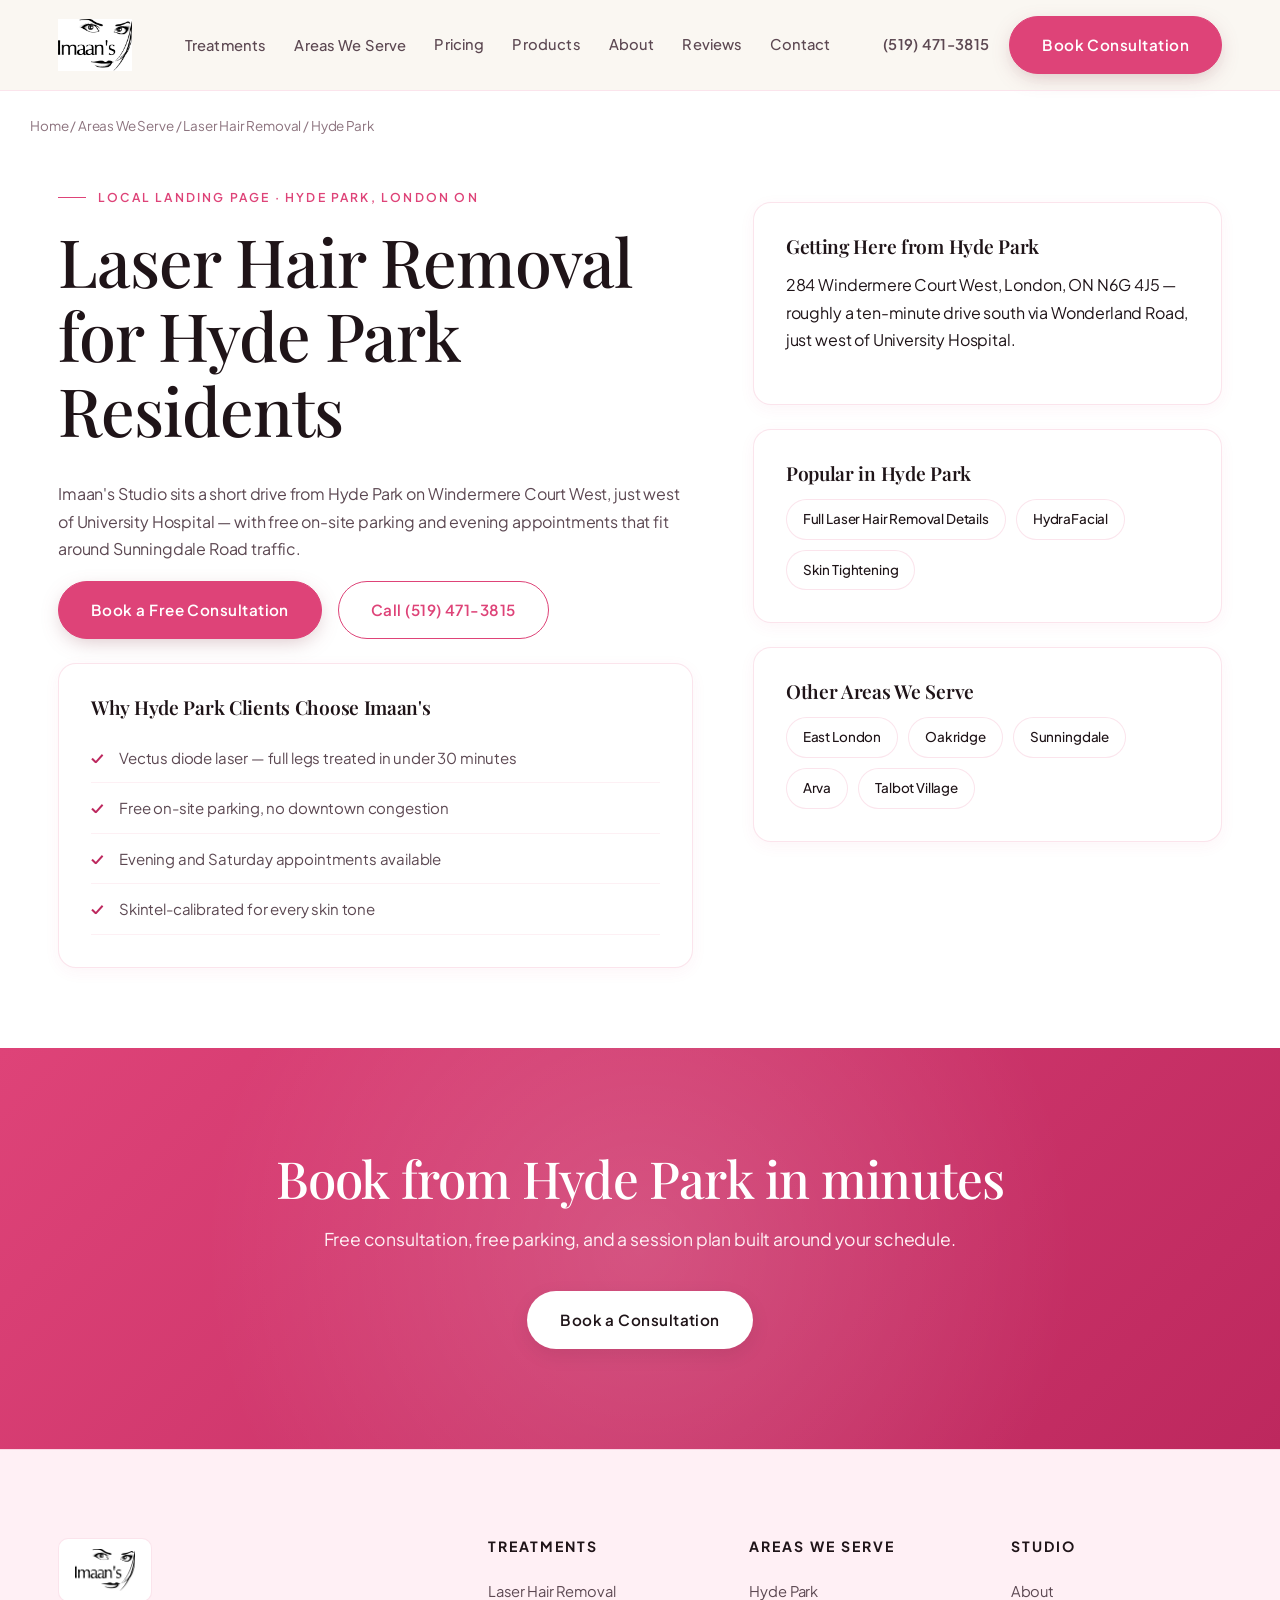
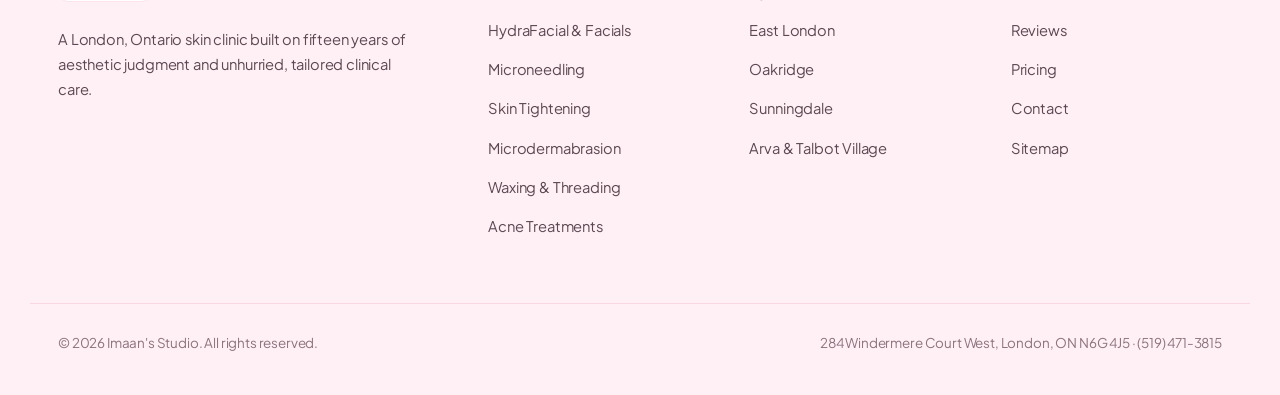
==== commit 3c523e4e: "first commit" ====
--- a/laser-hair-removal-hyde-park.html
+++ b/laser-hair-removal-hyde-park.html
@@ -34,8 +34,31 @@
       <img src="LOGO.jpg" alt="Imaan's Studio" class="site-logo-img">
     </a>
     <nav class="nav-desktop" aria-label="Primary">
-      <a href="index.html#services">Treatments</a>
-      <a href="index.html#locations">Areas We Serve</a>
+      <div class="dropdown">
+        <a href="index.html#services">Treatments</a>
+        <div class="dropdown-panel">
+          <a href="laser-hair-removal.html">Laser Hair Removal</a>
+          <a href="personalized-facials-hydrafacial.html">Personalized Facials &amp; HydraFacial</a>
+          <a href="microneedling.html">Microneedling</a>
+          <a href="skin-tightening.html">Skin Tightening</a>
+          <a href="microdermabrasion.html">Microdermabrasion</a>
+          <a href="waxing-threading.html">Waxing &amp; Threading</a>
+          <a href="acne-skin-treatments.html">Acne &amp; Skin Treatments</a>
+        </div>
+      </div>
+      <div class="dropdown">
+        <a href="areas-we-serve.html">Areas We Serve</a>
+        <div class="dropdown-panel">
+          <a href="areas-we-serve.html">All London Neighbourhoods</a>
+          <a href="laser-hair-removal-hyde-park.html">Laser Hair Removal — Hyde Park</a>
+          <a href="facial-treatments-east-london.html">Facial Treatments — East London</a>
+          <a href="microneedling-oakridge.html">Microneedling — Oakridge</a>
+          <a href="acne-treatment-sunningdale.html">Acne Treatment — Sunningdale</a>
+          <a href="skin-clinic-london.html">Skin Clinic — London, ON</a>
+        </div>
+      </div>
+      <a href="index.html#pricing">Pricing</a>
+      <a href="index.html#products">Products</a>
       <a href="index.html#about">About</a>
       <a href="index.html#reviews">Reviews</a>
       <a href="index.html#contact">Contact</a>
@@ -48,7 +71,10 @@
   </div>
   <nav class="nav-mobile" aria-label="Mobile">
     <a href="index.html#services">Treatments</a>
-    <a href="index.html#locations">Areas We Serve</a>
+    <a href="areas-we-serve.html">Areas We Serve</a>
+    <a href="index.html#pricing">Pricing</a>
+    <a href="index.html#products">Products</a>
+    <a href="index.html#about">About</a>
     <a href="index.html#contact">Contact</a>
   </nav>
 </header>
@@ -130,11 +156,12 @@
       <h4>Treatments</h4>
       <ul class="footer-links">
         <li><a href="laser-hair-removal.html">Laser Hair Removal</a></li>
-        <li><a href="index.html#services">HydraFacial &amp; Facials</a></li>
-        <li><a href="index.html#services">Microneedling</a></li>
-        <li><a href="index.html#services">Skin Tightening</a></li>
-        <li><a href="index.html#services">Waxing &amp; Threading</a></li>
-        <li><a href="index.html#products">Products We Carry</a></li>
+        <li><a href="personalized-facials-hydrafacial.html">HydraFacial &amp; Facials</a></li>
+        <li><a href="microneedling.html">Microneedling</a></li>
+        <li><a href="skin-tightening.html">Skin Tightening</a></li>
+        <li><a href="microdermabrasion.html">Microdermabrasion</a></li>
+        <li><a href="waxing-threading.html">Waxing &amp; Threading</a></li>
+        <li><a href="acne-skin-treatments.html">Acne Treatments</a></li>
       </ul>
     </div>
     <div class="footer-column">
